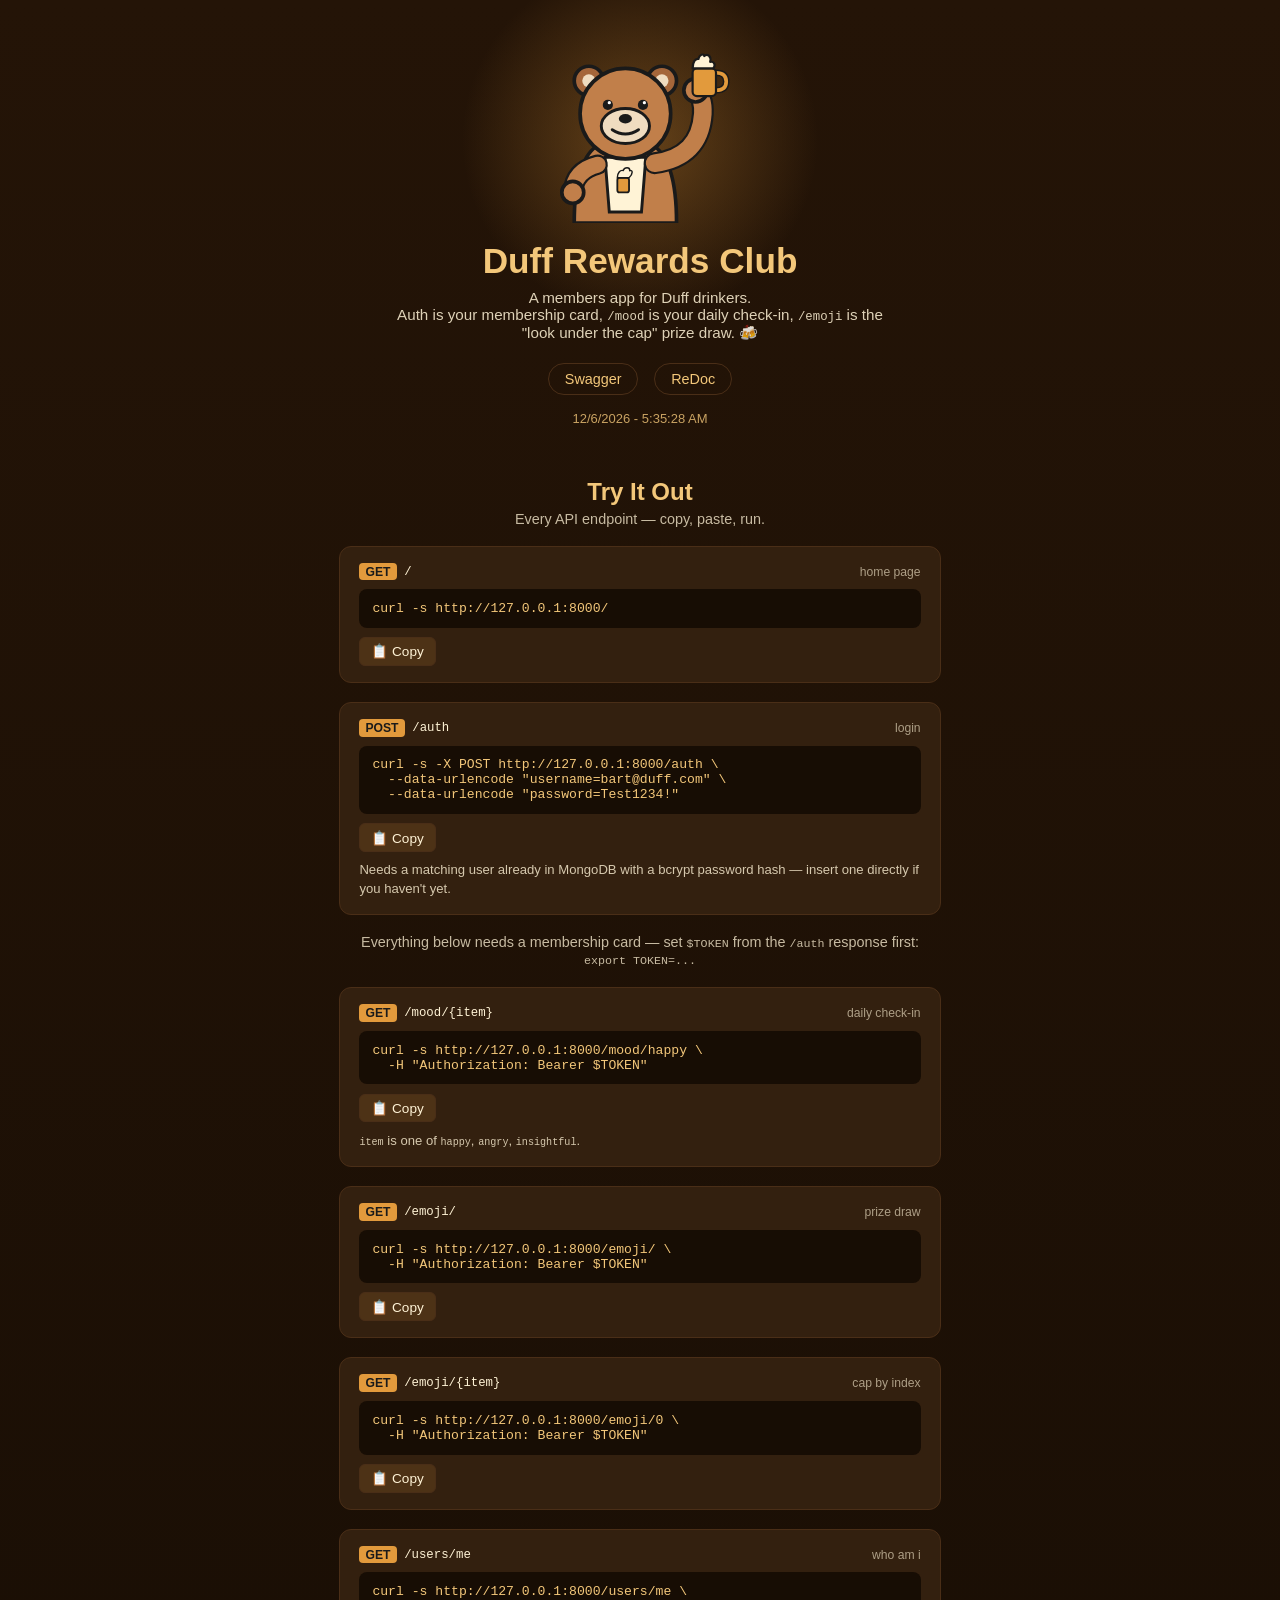
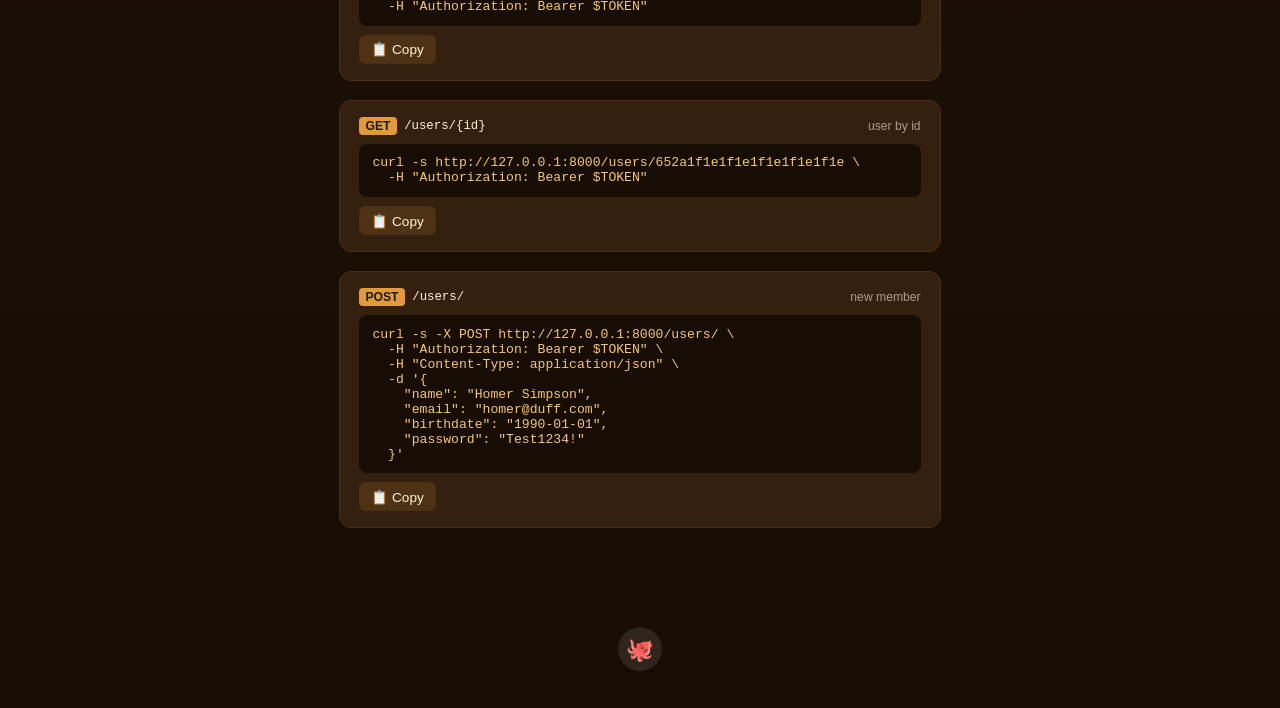
==== static/index.html @ 807bcb63 "fix: Resolve pre-commit failures and stale hook guidance black flagged 3 files whose lines grew past" ====
<!DOCTYPE html>
<html lang="en">

<head>
    <meta charset="UTF-8">
    <meta name="viewport" content="width=device-width, initial-scale=1.0">
    <meta http-equiv="X-UA-Compatible" content="ie=edge">
    <link rel="icon" type="image/svg+xml" href="/static/favicon.svg"/>
    <title>Duff API</title>
    <style>
        :root {
            --bg-dark: #241407;
            --bg-darker: #170d04;
            --amber: #E29A3C;
            --amber-light: #F3C77A;
            --cream: #FFF3D6;
            --ink: #1A1A1A;
            --card-bg: #33200F;
            --card-border: #4A2E17;
        }

        * {
            box-sizing: border-box;
        }

        body {
            margin: 0;
            background: linear-gradient(180deg, var(--bg-dark) 0%, var(--bg-darker) 100%);
            color: var(--cream);
            text-align: center;
            font-family: -apple-system, BlinkMacSystemFont, "Segoe UI", Roboto, Helvetica, Arial, sans-serif;
        }

        a {
            text-decoration: none;
            color: var(--amber-light);
        }

        a:hover {
            color: var(--cream);
        }

        header {
            position: relative;
            padding: 3em 1em 2em 1em;
            overflow: hidden;
        }

        #glow {
            position: absolute;
            top: -40px;
            left: 50%;
            transform: translateX(-50%);
            width: 360px;
            height: 360px;
            background: radial-gradient(circle, rgba(226, 154, 60, 0.35) 0%, rgba(226, 154, 60, 0) 70%);
            pointer-events: none;
        }

        #mascot {
            position: relative;
            width: 190px;
            height: auto;
        }

        h1 {
            position: relative;
            margin: 0.4em 0 0 0;
            font-size: 2.2em;
            color: var(--amber-light);
        }

        .tagline {
            position: relative;
            margin: 0.5em auto 0 auto;
            max-width: 32em;
            color: var(--cream);
            opacity: 0.85;
            font-size: 0.95em;
        }

        nav {
            position: relative;
            margin-top: 1.3em;
        }

        nav a {
            display: inline-block;
            margin: 0 0.4em;
            padding: 0.5em 1.1em;
            border: 1px solid var(--card-border);
            border-radius: 999px;
            font-size: 0.9em;
        }

        nav a:hover {
            border-color: var(--amber);
            background: rgba(226, 154, 60, 0.1);
        }

        #clock {
            display: block;
            position: relative;
            margin-top: 1.2em;
            color: var(--amber-light);
            font-size: small;
            opacity: 0.8;
        }

        main {
            max-width: 640px;
            margin: 0 auto;
            padding: 0 1.2em 2em 1.2em;
        }

        main h2 {
            color: var(--amber-light);
            margin-bottom: 0.2em;
        }

        main > p.lead {
            opacity: 0.75;
            margin-top: 0;
            font-size: 0.9em;
        }

        .card {
            text-align: left;
            background: var(--card-bg);
            border: 1px solid var(--card-border);
            border-radius: 12px;
            padding: 1em 1.2em;
            margin: 1.2em 0;
        }

        .card-head {
            display: flex;
            align-items: center;
            gap: 0.5em;
            margin-bottom: 0.6em;
            font-size: 0.95em;
        }

        .method {
            font-weight: bold;
            color: var(--ink);
            background: var(--amber);
            border-radius: 4px;
            padding: 0.15em 0.5em;
            font-size: 0.8em;
        }

        .card-head code {
            color: var(--cream);
        }

        .tag {
            margin-left: auto;
            opacity: 0.6;
            font-size: 0.8em;
        }

        pre {
            background: var(--bg-darker);
            border-radius: 8px;
            padding: 0.9em 1em;
            overflow-x: auto;
            margin: 0 0 0.7em 0;
        }

        pre code {
            font-family: "SF Mono", Consolas, Monaco, monospace;
            font-size: 0.82em;
            color: var(--amber-light);
            white-space: pre;
        }

        .copy-btn {
            font-family: inherit;
            font-size: 0.85em;
            color: var(--cream);
            background: rgba(226, 154, 60, 0.15);
            border: 1px solid var(--card-border);
            border-radius: 6px;
            padding: 0.4em 0.8em;
            cursor: pointer;
        }

        .copy-btn:hover {
            border-color: var(--amber);
        }

        .warn {
            margin: 0.7em 0 0 0;
            font-size: 0.82em;
            opacity: 0.8;
            line-height: 1.4;
        }

        .warn code {
            font-size: 0.95em;
        }

        footer {
            padding: 3em 0 2.5em 0;
        }

        #github {
            display: inline-flex;
            align-items: center;
            justify-content: center;
            width: 44px;
            height: 44px;
            border-radius: 50%;
            background: rgba(255, 243, 214, 0.1);
            font-size: 1.4em;
            transition: background 0.15s ease;
        }

        #github:hover {
            background: rgba(255, 243, 214, 0.2);
        }
    </style>
</head>

<body>
<header>
    <div id="glow"></div>
    <img id="mascot" src="/static/favicon.svg" alt="Duff API mascot bear"/>
    <h1>Duff Rewards Club</h1>
    <p class="tagline">
        A members app for Duff drinkers. <br/>
        Auth is your membership card, <code>/mood</code>
        is your daily check-in, <code>/emoji</code> is the "look under the cap" prize draw. 🍻</p>
    <nav>
        <a href="/docs">Swagger</a>
        <a href="/redoc">ReDoc</a>
    </nav>
    <span id="clock">...</span>
</header>

<main>
    <h2>Try It Out</h2>
    <p class="lead">Every API endpoint — copy, paste, run.</p>

    <div class="card">
        <div class="card-head">
            <span class="method">GET</span>
            <code>/</code>
            <span class="tag">home page</span>
        </div>
        <pre><code>curl -s http://127.0.0.1:8000/</code></pre>
        <button class="copy-btn">📋 Copy</button>
    </div>

    <div class="card">
        <div class="card-head">
            <span class="method">POST</span>
            <code>/auth</code>
            <span class="tag">login</span>
        </div>
        <pre><code>curl -s -X POST http://127.0.0.1:8000/auth \
  --data-urlencode "username=bart@duff.com" \
  --data-urlencode "password=Test1234!"</code></pre>
        <button class="copy-btn">📋 Copy</button>
        <p class="warn">Needs a matching user already in MongoDB with a bcrypt password hash — insert
            one directly if you haven't yet.</p>
    </div>

    <p class="lead">Everything below needs a membership card — set <code>$TOKEN</code> from the
        <code>/auth</code> response first: <code>export TOKEN=...</code></p>

    <div class="card">
        <div class="card-head">
            <span class="method">GET</span>
            <code>/mood/{item}</code>
            <span class="tag">daily check-in</span>
        </div>
        <pre><code>curl -s http://127.0.0.1:8000/mood/happy \
  -H "Authorization: Bearer $TOKEN"</code></pre>
        <button class="copy-btn">📋 Copy</button>
        <p class="warn"><code>item</code> is one of <code>happy</code>, <code>angry</code>,
            <code>insightful</code>.</p>
    </div>

    <div class="card">
        <div class="card-head">
            <span class="method">GET</span>
            <code>/emoji/</code>
            <span class="tag">prize draw</span>
        </div>
        <pre><code>curl -s http://127.0.0.1:8000/emoji/ \
  -H "Authorization: Bearer $TOKEN"</code></pre>
        <button class="copy-btn">📋 Copy</button>
    </div>

    <div class="card">
        <div class="card-head">
            <span class="method">GET</span>
            <code>/emoji/{item}</code>
            <span class="tag">cap by index</span>
        </div>
        <pre><code>curl -s http://127.0.0.1:8000/emoji/0 \
  -H "Authorization: Bearer $TOKEN"</code></pre>
        <button class="copy-btn">📋 Copy</button>
    </div>

    <div class="card">
        <div class="card-head">
            <span class="method">GET</span>
            <code>/users/me</code>
            <span class="tag">who am i</span>
        </div>
        <pre><code>curl -s http://127.0.0.1:8000/users/me \
  -H "Authorization: Bearer $TOKEN"</code></pre>
        <button class="copy-btn">📋 Copy</button>
    </div>

    <div class="card">
        <div class="card-head">
            <span class="method">GET</span>
            <code>/users/{id}</code>
            <span class="tag">user by id</span>
        </div>
        <pre><code>curl -s http://127.0.0.1:8000/users/652a1f1e1f1e1f1e1f1e1f1e \
  -H "Authorization: Bearer $TOKEN"</code></pre>
        <button class="copy-btn">📋 Copy</button>
    </div>

    <div class="card">
        <div class="card-head">
            <span class="method">POST</span>
            <code>/users/</code>
            <span class="tag">new member</span>
        </div>
        <pre><code>curl -s -X POST http://127.0.0.1:8000/users/ \
  -H "Authorization: Bearer $TOKEN" \
  -H "Content-Type: application/json" \
  -d '{
    "name": "Homer Simpson",
    "email": "homer@duff.com",
    "birthdate": "1990-01-01",
    "password": "Test1234!"<!-- pragma: allowlist secret -->
  }'</code></pre>
        <button class="copy-btn">📋 Copy</button>
    </div>
</main>

<footer>
    <a id="github" href="https://github.com/avcaliani">🐙</a>
</footer>

<script type="application/javascript">
    const clock = document.getElementById('clock');
    setInterval(
        () => clock.textContent = new Date().toLocaleString().replace(",", " -"),
        1000
    );

    document.querySelectorAll('.copy-btn').forEach((btn) => {
        const original = btn.textContent;
        btn.addEventListener('click', async () => {
            const code = btn.previousElementSibling.textContent;
            await navigator.clipboard.writeText(code);
            btn.textContent = '✅ Copied!';
            setTimeout(() => btn.textContent = original, 1500);
        });
    });
</script>
</body>

</html>
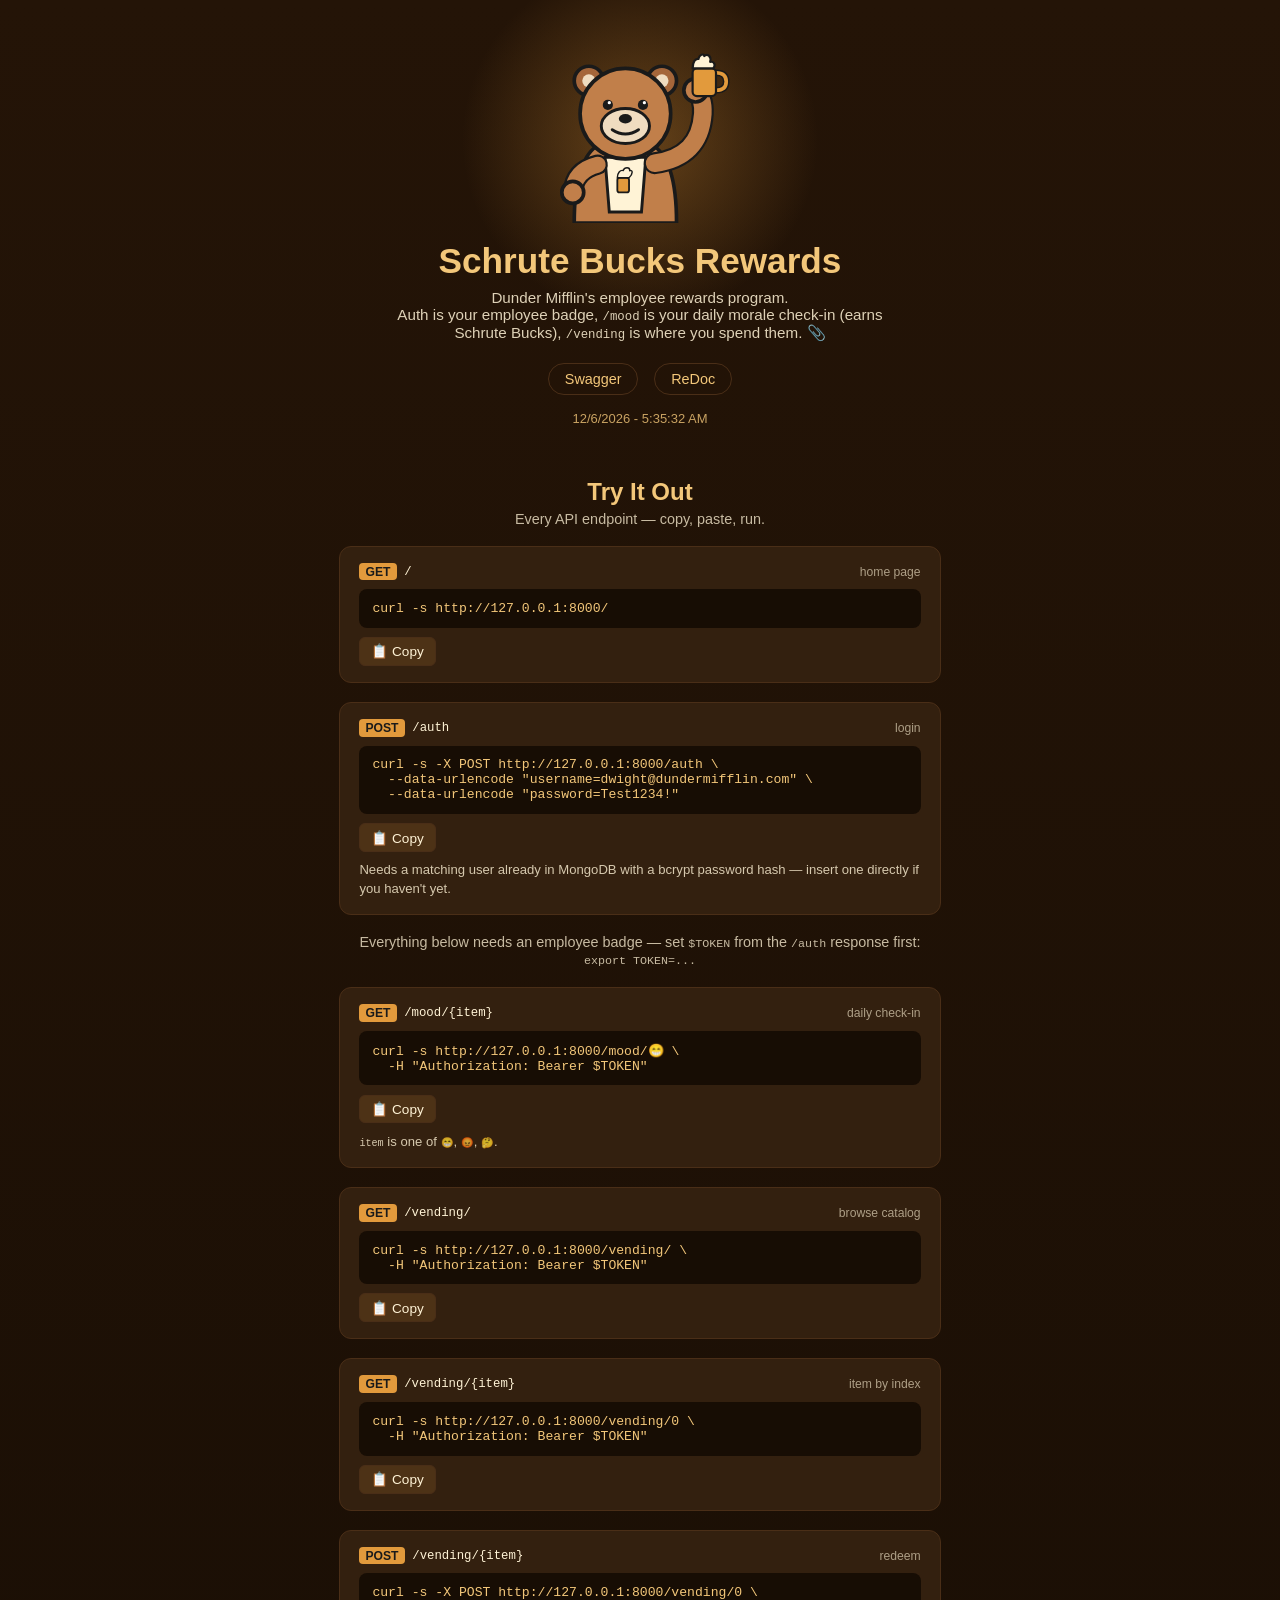
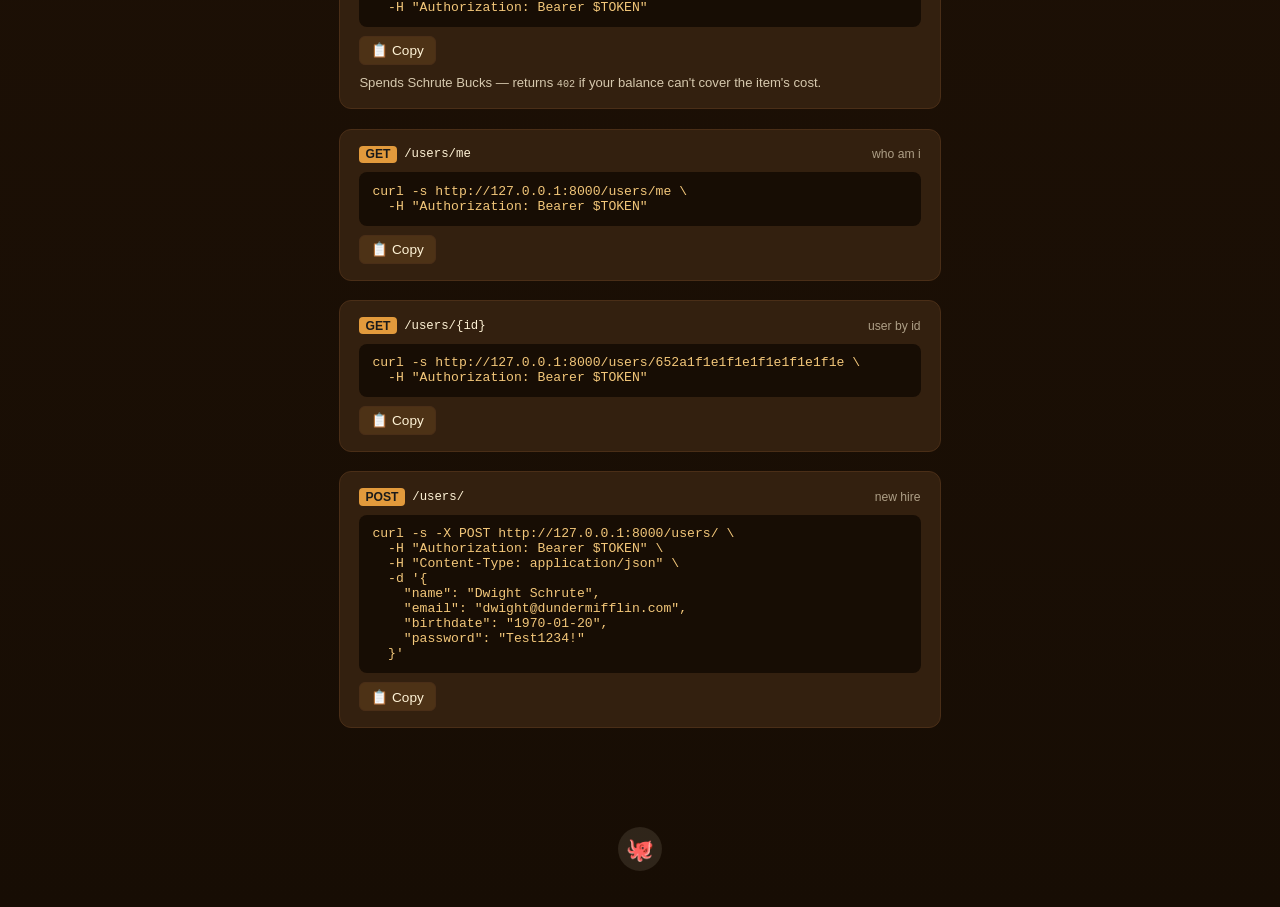
==== commit a0fc3224: "feat: Rebrand to The Office and make Schrute Bucks a real feature Duff/Simpsons theming becomes Dund" ====
--- a/static/index.html
+++ b/static/index.html
@@ -6,7 +6,7 @@
     <meta name="viewport" content="width=device-width, initial-scale=1.0">
     <meta http-equiv="X-UA-Compatible" content="ie=edge">
     <link rel="icon" type="image/svg+xml" href="/static/favicon.svg"/>
-    <title>Duff API</title>
+    <title>Dunder Mifflin Rewards API</title>
     <style>
         :root {
             --bg-dark: #241407;
@@ -226,12 +226,12 @@
 <body>
 <header>
     <div id="glow"></div>
-    <img id="mascot" src="/static/favicon.svg" alt="Duff API mascot bear"/>
-    <h1>Duff Rewards Club</h1>
+    <img id="mascot" src="/static/favicon.svg" alt="Dunder Mifflin Rewards mascot"/>
+    <h1>Schrute Bucks Rewards</h1>
     <p class="tagline">
-        A members app for Duff drinkers. <br/>
-        Auth is your membership card, <code>/mood</code>
-        is your daily check-in, <code>/emoji</code> is the "look under the cap" prize draw. 🍻</p>
+        Dunder Mifflin's employee rewards program. <br/>
+        Auth is your employee badge, <code>/mood</code>
+        is your daily morale check-in (earns Schrute Bucks), <code>/vending</code> is where you spend them. 📎</p>
     <nav>
         <a href="/docs">Swagger</a>
         <a href="/redoc">ReDoc</a>
@@ -260,14 +260,14 @@
             <span class="tag">login</span>
         </div>
         <pre><code>curl -s -X POST http://127.0.0.1:8000/auth \
-  --data-urlencode "username=bart@duff.com" \
+  --data-urlencode "username=dwight@dundermifflin.com" \
   --data-urlencode "password=Test1234!"</code></pre>
         <button class="copy-btn">📋 Copy</button>
         <p class="warn">Needs a matching user already in MongoDB with a bcrypt password hash — insert
             one directly if you haven't yet.</p>
     </div>
 
-    <p class="lead">Everything below needs a membership card — set <code>$TOKEN</code> from the
+    <p class="lead">Everything below needs an employee badge — set <code>$TOKEN</code> from the
         <code>/auth</code> response first: <code>export TOKEN=...</code></p>
 
     <div class="card">
@@ -276,33 +276,46 @@
             <code>/mood/{item}</code>
             <span class="tag">daily check-in</span>
         </div>
-        <pre><code>curl -s http://127.0.0.1:8000/mood/happy \
-  -H "Authorization: Bearer $TOKEN"</code></pre>
-        <button class="copy-btn">📋 Copy</button>
-        <p class="warn"><code>item</code> is one of <code>happy</code>, <code>angry</code>,
-            <code>insightful</code>.</p>
-    </div>
-
-    <div class="card">
-        <div class="card-head">
-            <span class="method">GET</span>
-            <code>/emoji/</code>
-            <span class="tag">prize draw</span>
-        </div>
-        <pre><code>curl -s http://127.0.0.1:8000/emoji/ \
-  -H "Authorization: Bearer $TOKEN"</code></pre>
-        <button class="copy-btn">📋 Copy</button>
-    </div>
-
-    <div class="card">
-        <div class="card-head">
-            <span class="method">GET</span>
-            <code>/emoji/{item}</code>
-            <span class="tag">cap by index</span>
-        </div>
-        <pre><code>curl -s http://127.0.0.1:8000/emoji/0 \
-  -H "Authorization: Bearer $TOKEN"</code></pre>
-        <button class="copy-btn">📋 Copy</button>
+        <pre><code>curl -s http://127.0.0.1:8000/mood/😁 \
+  -H "Authorization: Bearer $TOKEN"</code></pre>
+        <button class="copy-btn">📋 Copy</button>
+        <p class="warn"><code>item</code> is one of <code>😁</code>, <code>😡</code>,
+            <code>🤔</code>.</p>
+    </div>
+
+    <div class="card">
+        <div class="card-head">
+            <span class="method">GET</span>
+            <code>/vending/</code>
+            <span class="tag">browse catalog</span>
+        </div>
+        <pre><code>curl -s http://127.0.0.1:8000/vending/ \
+  -H "Authorization: Bearer $TOKEN"</code></pre>
+        <button class="copy-btn">📋 Copy</button>
+    </div>
+
+    <div class="card">
+        <div class="card-head">
+            <span class="method">GET</span>
+            <code>/vending/{item}</code>
+            <span class="tag">item by index</span>
+        </div>
+        <pre><code>curl -s http://127.0.0.1:8000/vending/0 \
+  -H "Authorization: Bearer $TOKEN"</code></pre>
+        <button class="copy-btn">📋 Copy</button>
+    </div>
+
+    <div class="card">
+        <div class="card-head">
+            <span class="method">POST</span>
+            <code>/vending/{item}</code>
+            <span class="tag">redeem</span>
+        </div>
+        <pre><code>curl -s -X POST http://127.0.0.1:8000/vending/0 \
+  -H "Authorization: Bearer $TOKEN"</code></pre>
+        <button class="copy-btn">📋 Copy</button>
+        <p class="warn">Spends Schrute Bucks — returns <code>402</code> if your balance can't cover
+            the item's cost.</p>
     </div>
 
     <div class="card">
@@ -331,15 +344,15 @@
         <div class="card-head">
             <span class="method">POST</span>
             <code>/users/</code>
-            <span class="tag">new member</span>
+            <span class="tag">new hire</span>
         </div>
         <pre><code>curl -s -X POST http://127.0.0.1:8000/users/ \
   -H "Authorization: Bearer $TOKEN" \
   -H "Content-Type: application/json" \
   -d '{
-    "name": "Homer Simpson",
-    "email": "homer@duff.com",
-    "birthdate": "1990-01-01",
+    "name": "Dwight Schrute",
+    "email": "dwight@dundermifflin.com",
+    "birthdate": "1970-01-20",
     "password": "Test1234!"<!-- pragma: allowlist secret -->
   }'</code></pre>
         <button class="copy-btn">📋 Copy</button>
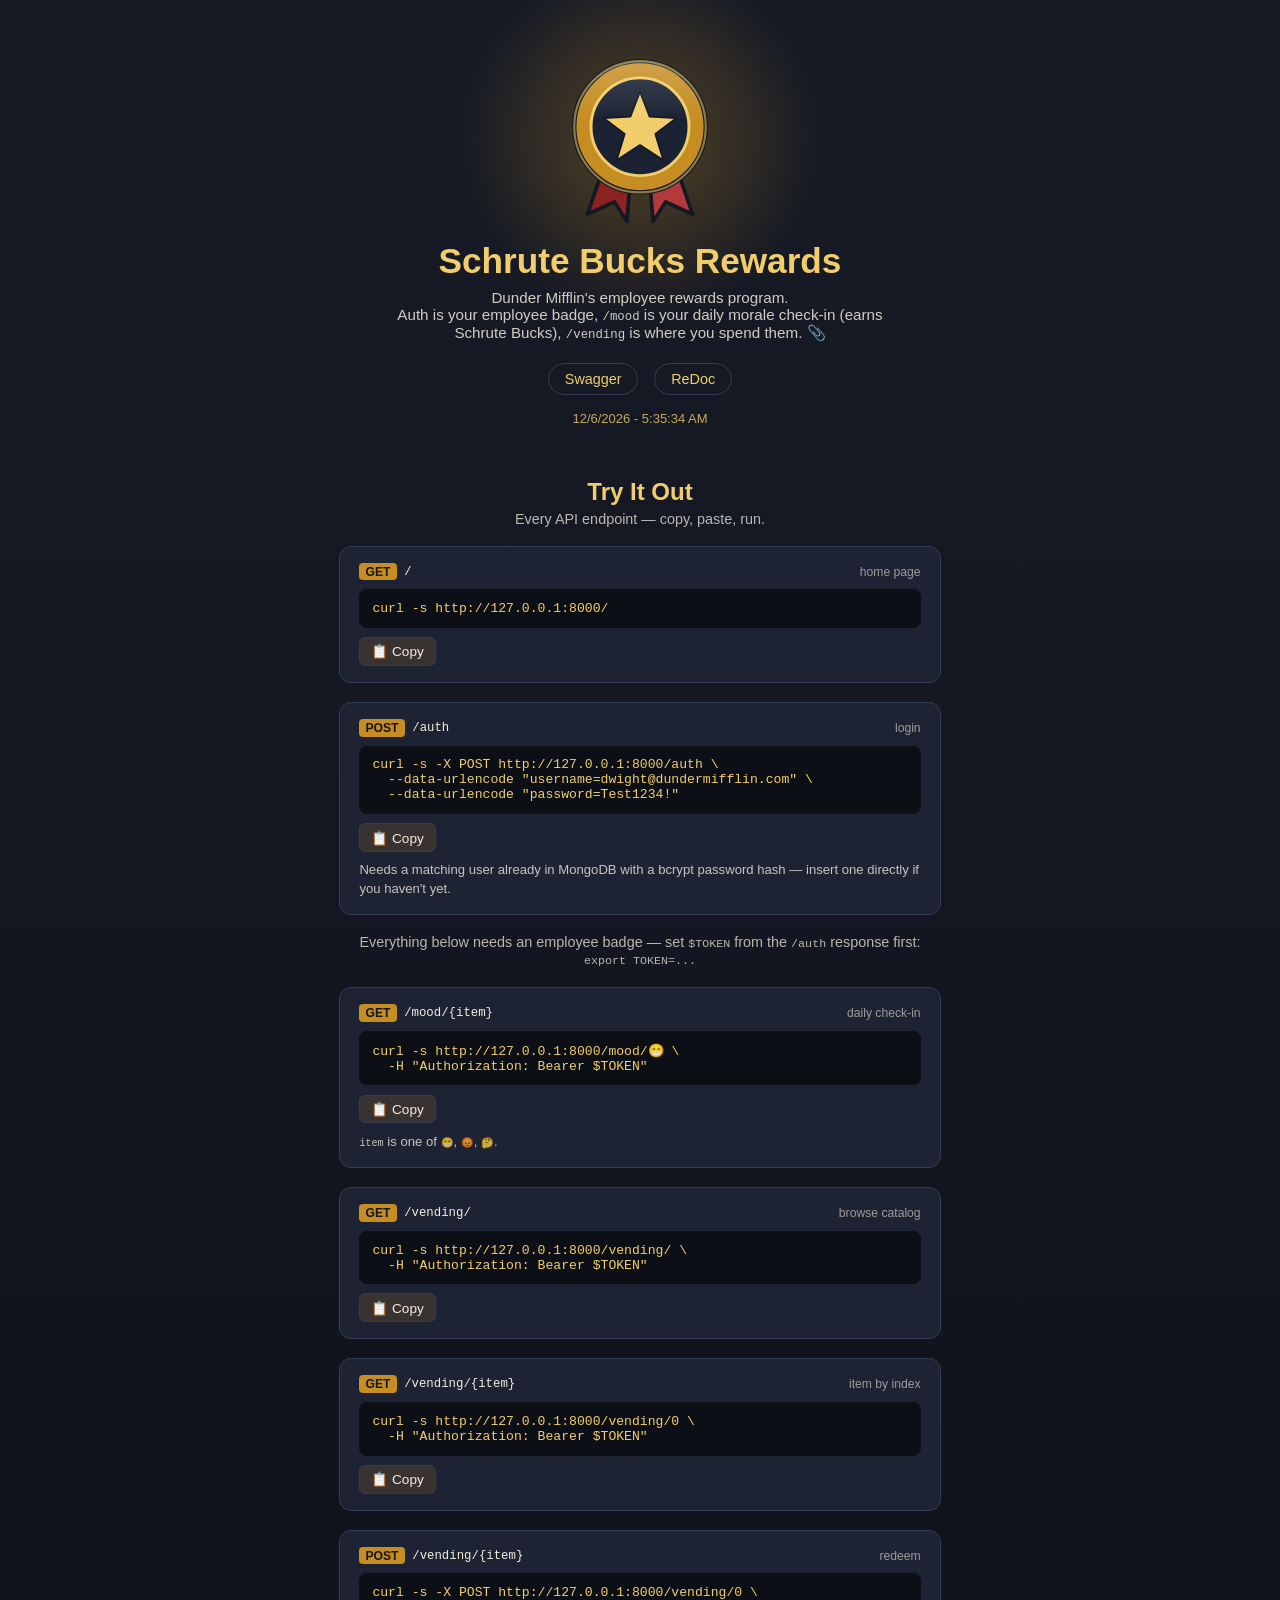
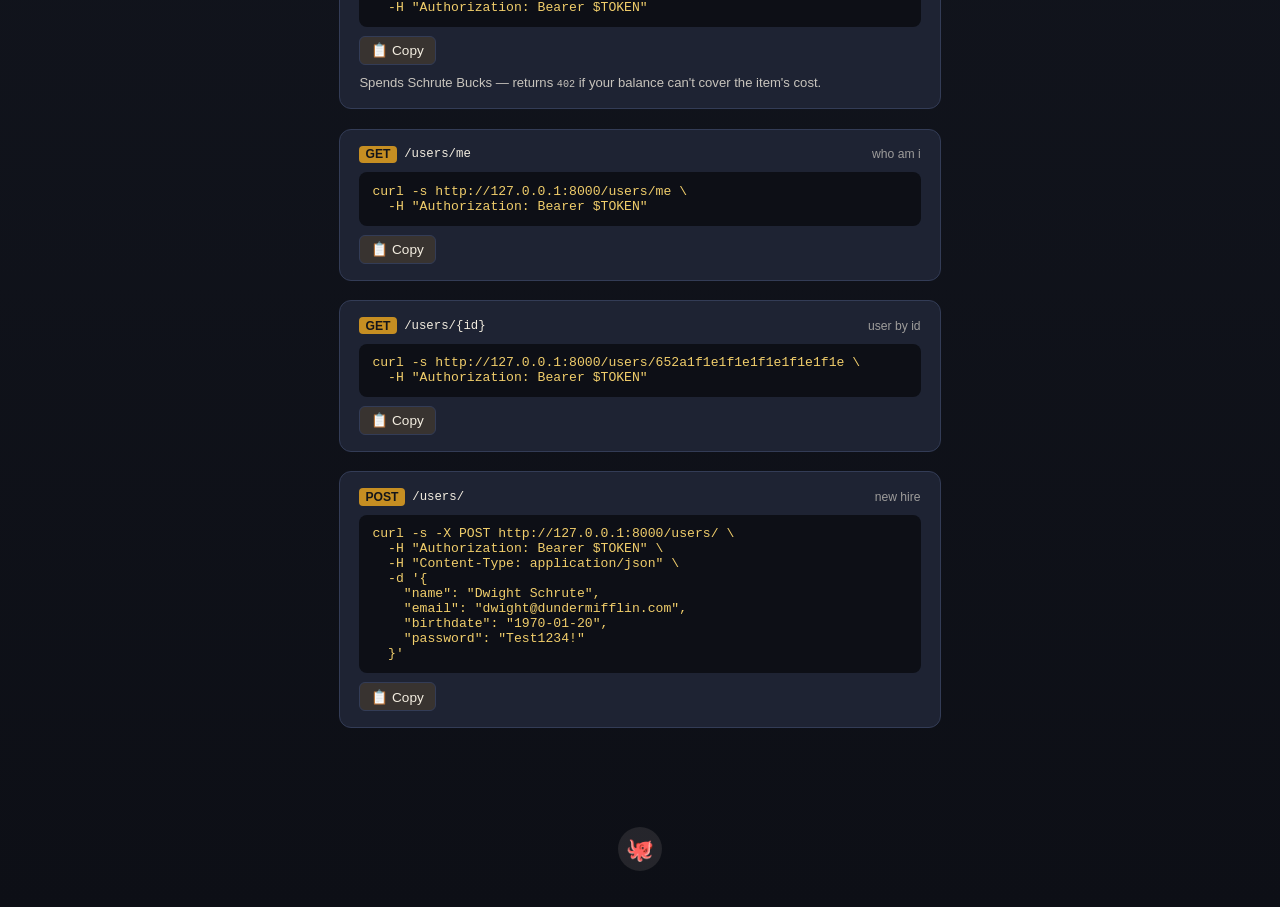
==== commit f8925bab: "style: Finish the Office rebrand with a new palette and logo Swaps the leftover beer-amber homepage " ====
--- a/static/index.html
+++ b/static/index.html
@@ -9,14 +9,14 @@
     <title>Dunder Mifflin Rewards API</title>
     <style>
         :root {
-            --bg-dark: #241407;
-            --bg-darker: #170d04;
-            --amber: #E29A3C;
-            --amber-light: #F3C77A;
-            --cream: #FFF3D6;
-            --ink: #1A1A1A;
-            --card-bg: #33200F;
-            --card-border: #4A2E17;
+            --bg-dark: #171b26;
+            --bg-darker: #0d0f16;
+            --gold: #C68E22;
+            --gold-light: #F1CE6B;
+            --cream: #F3EDE0;
+            --ink: #14151a;
+            --card-bg: #1E2333;
+            --card-border: #333c56;
         }
 
         * {
@@ -33,7 +33,7 @@
 
         a {
             text-decoration: none;
-            color: var(--amber-light);
+            color: var(--gold-light);
         }
 
         a:hover {
@@ -53,7 +53,7 @@
             transform: translateX(-50%);
             width: 360px;
             height: 360px;
-            background: radial-gradient(circle, rgba(226, 154, 60, 0.35) 0%, rgba(226, 154, 60, 0) 70%);
+            background: radial-gradient(circle, rgba(198, 142, 34, 0.35) 0%, rgba(198, 142, 34, 0) 70%);
             pointer-events: none;
         }
 
@@ -67,7 +67,7 @@
             position: relative;
             margin: 0.4em 0 0 0;
             font-size: 2.2em;
-            color: var(--amber-light);
+            color: var(--gold-light);
         }
 
         .tagline {
@@ -94,15 +94,15 @@
         }
 
         nav a:hover {
-            border-color: var(--amber);
-            background: rgba(226, 154, 60, 0.1);
+            border-color: var(--gold);
+            background: rgba(198, 142, 34, 0.1);
         }
 
         #clock {
             display: block;
             position: relative;
             margin-top: 1.2em;
-            color: var(--amber-light);
+            color: var(--gold-light);
             font-size: small;
             opacity: 0.8;
         }
@@ -114,7 +114,7 @@
         }
 
         main h2 {
-            color: var(--amber-light);
+            color: var(--gold-light);
             margin-bottom: 0.2em;
         }
 
@@ -144,7 +144,7 @@
         .method {
             font-weight: bold;
             color: var(--ink);
-            background: var(--amber);
+            background: var(--gold);
             border-radius: 4px;
             padding: 0.15em 0.5em;
             font-size: 0.8em;
@@ -171,7 +171,7 @@
         pre code {
             font-family: "SF Mono", Consolas, Monaco, monospace;
             font-size: 0.82em;
-            color: var(--amber-light);
+            color: var(--gold-light);
             white-space: pre;
         }
 
@@ -179,7 +179,7 @@
             font-family: inherit;
             font-size: 0.85em;
             color: var(--cream);
-            background: rgba(226, 154, 60, 0.15);
+            background: rgba(198, 142, 34, 0.15);
             border: 1px solid var(--card-border);
             border-radius: 6px;
             padding: 0.4em 0.8em;
@@ -187,7 +187,7 @@
         }
 
         .copy-btn:hover {
-            border-color: var(--amber);
+            border-color: var(--gold);
         }
 
         .warn {
@@ -212,13 +212,13 @@
             width: 44px;
             height: 44px;
             border-radius: 50%;
-            background: rgba(255, 243, 214, 0.1);
+            background: rgba(243, 237, 224, 0.1);
             font-size: 1.4em;
             transition: background 0.15s ease;
         }
 
         #github:hover {
-            background: rgba(255, 243, 214, 0.2);
+            background: rgba(243, 237, 224, 0.2);
         }
     </style>
 </head>
@@ -226,7 +226,7 @@
 <body>
 <header>
     <div id="glow"></div>
-    <img id="mascot" src="/static/favicon.svg" alt="Dunder Mifflin Rewards mascot"/>
+    <img id="mascot" src="/static/favicon.svg" alt="Schrute Bucks Dundie-style award medal"/>
     <h1>Schrute Bucks Rewards</h1>
     <p class="tagline">
         Dunder Mifflin's employee rewards program. <br/>
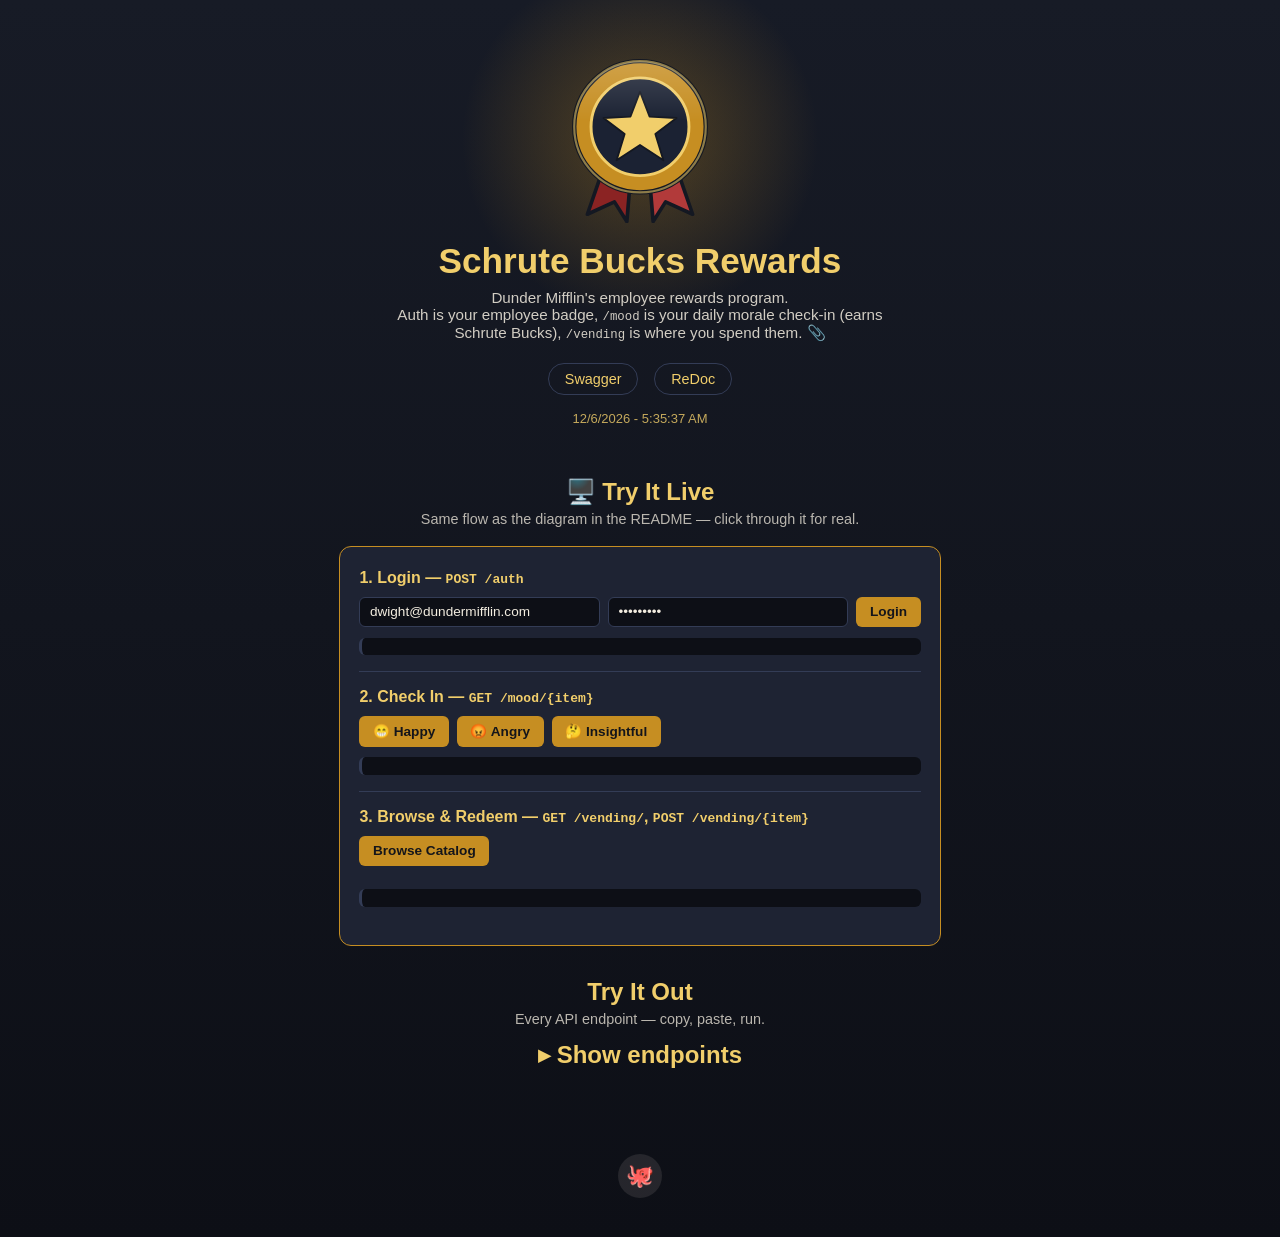
==== commit dbdb454b: "fix: Auth 500 on unknown users, add live demo, and clean up points API Fixes two crashes surfaced wh" ====
--- a/static/index.html
+++ b/static/index.html
@@ -118,6 +118,27 @@
             margin-bottom: 0.2em;
         }
 
+        summary.section-toggle {
+            cursor: pointer;
+            font-size: 1.5em;
+            font-weight: bold;
+            color: var(--gold-light);
+            margin-bottom: 0.2em;
+            list-style: none;
+        }
+
+        summary.section-toggle::-webkit-details-marker {
+            display: none;
+        }
+
+        summary.section-toggle::before {
+            content: "▸ ";
+        }
+
+        details[open] summary.section-toggle::before {
+            content: "▾ ";
+        }
+
         main > p.lead {
             opacity: 0.75;
             margin-top: 0;
@@ -199,6 +220,105 @@
 
         .warn code {
             font-size: 0.95em;
+        }
+
+        .live-card {
+            text-align: left;
+            background: var(--card-bg);
+            border: 1px solid var(--gold);
+            border-radius: 12px;
+            padding: 1.2em 1.2em 1.4em 1.2em;
+            margin: 1.2em 0 2em 0;
+        }
+
+        .live-step {
+            padding: 1em 0;
+            border-top: 1px solid var(--card-border);
+        }
+
+        .live-step:first-of-type {
+            border-top: none;
+            padding-top: 0.2em;
+        }
+
+        .live-step h3 {
+            margin: 0 0 0.6em 0;
+            font-size: 1em;
+            color: var(--gold-light);
+        }
+
+        .live-row {
+            display: flex;
+            flex-wrap: wrap;
+            gap: 0.5em;
+            align-items: center;
+        }
+
+        input[type="text"], input[type="password"] {
+            font-family: inherit;
+            font-size: 0.85em;
+            color: var(--cream);
+            background: var(--bg-darker);
+            border: 1px solid var(--card-border);
+            border-radius: 6px;
+            padding: 0.5em 0.7em;
+            flex: 1 1 12em;
+        }
+
+        input[type="text"]:focus, input[type="password"]:focus {
+            outline: none;
+            border-color: var(--gold);
+        }
+
+        .run-btn {
+            font-family: inherit;
+            font-weight: bold;
+            font-size: 0.85em;
+            color: var(--ink);
+            background: var(--gold);
+            border: none;
+            border-radius: 6px;
+            padding: 0.55em 1em;
+            cursor: pointer;
+        }
+
+        .run-btn:hover {
+            background: var(--gold-light);
+        }
+
+        .catalog-item {
+            font-family: inherit;
+            font-size: 0.85em;
+            color: var(--cream);
+            background: var(--bg-darker);
+            border: 1px solid var(--card-border);
+            border-radius: 6px;
+            padding: 0.5em 0.8em;
+            cursor: pointer;
+        }
+
+        .catalog-item:hover {
+            border-color: var(--gold);
+        }
+
+        .result {
+            margin-top: 0.8em;
+            background: var(--bg-darker);
+            border-left: 3px solid var(--card-border);
+            border-radius: 6px;
+            padding: 0.7em 0.9em;
+            font-family: "SF Mono", Consolas, Monaco, monospace;
+            font-size: 0.8em;
+            white-space: pre-wrap;
+            word-break: break-word;
+        }
+
+        .result.ok {
+            border-left-color: #4CAF6D;
+        }
+
+        .result.error {
+            border-left-color: #C6524B;
         }
 
         footer {
@@ -240,8 +360,45 @@
 </header>
 
 <main>
+    <h2>🖥️ Try It Live</h2>
+    <p class="lead">Same flow as the diagram in the README — click through it for real.</p>
+
+    <div class="live-card">
+        <div class="live-step">
+            <h3>1. Login — <code>POST /auth</code></h3>
+            <div class="live-row">
+                <input type="text" id="live-email" value="dwight@dundermifflin.com"/>
+                <input type="password" id="live-password" value="Test1234!"/>
+                <button class="run-btn" onclick="login()">Login</button>
+            </div>
+            <div class="result" id="result-login"></div>
+        </div>
+
+        <div class="live-step">
+            <h3>2. Check In — <code>GET /mood/{item}</code></h3>
+            <div class="live-row">
+                <button class="run-btn" onclick="checkIn('😁')">😁 Happy</button>
+                <button class="run-btn" onclick="checkIn('😡')">😡 Angry</button>
+                <button class="run-btn" onclick="checkIn('🤔')">🤔 Insightful</button>
+            </div>
+            <div class="result" id="result-mood"></div>
+        </div>
+
+        <div class="live-step">
+            <h3>3. Browse &amp; Redeem — <code>GET /vending/</code>, <code>POST /vending/{item}</code></h3>
+            <div class="live-row">
+                <button class="run-btn" onclick="browseCatalog()">Browse Catalog</button>
+            </div>
+            <div class="live-row" id="catalog-items" style="margin-top: 0.8em;"></div>
+            <div class="result" id="result-vending"></div>
+        </div>
+    </div>
+
     <h2>Try It Out</h2>
     <p class="lead">Every API endpoint — copy, paste, run.</p>
+
+    <details>
+    <summary class="section-toggle">Show endpoints</summary>
 
     <div class="card">
         <div class="card-head">
@@ -260,11 +417,11 @@
             <span class="tag">login</span>
         </div>
         <pre><code>curl -s -X POST http://127.0.0.1:8000/auth \
-  --data-urlencode "username=dwight@dundermifflin.com" \
-  --data-urlencode "password=Test1234!"</code></pre>
-        <button class="copy-btn">📋 Copy</button>
-        <p class="warn">Needs a matching user already in MongoDB with a bcrypt password hash — insert
-            one directly if you haven't yet.</p>
+  -H "Content-Type: application/json" \
+  -d '{"username": "dwight@dundermifflin.com", "password": "Test1234!"}'</code></pre>
+        <button class="copy-btn">📋 Copy</button>
+        <p class="warn">Needs a matching user already in MongoDB — run <code>make seed</code> to
+            create this exact demo user if you haven't yet.</p>
     </div>
 
     <p class="lead">Everything below needs an employee badge — set <code>$TOKEN</code> from the
@@ -357,6 +514,7 @@
   }'</code></pre>
         <button class="copy-btn">📋 Copy</button>
     </div>
+    </details>
 </main>
 
 <footer>
@@ -364,6 +522,57 @@
 </footer>
 
 <script type="application/javascript">
+    let token = null;
+
+    function authHeader() {
+        return token ? {"Authorization": `Bearer ${token}`} : {};
+    }
+
+    async function renderResult(elementId, response) {
+        const el = document.getElementById(elementId);
+        const body = await response.json();
+        el.className = `result ${response.ok ? "ok" : "error"}`;
+        el.textContent = `${response.status} ${response.statusText}\n${JSON.stringify(body, null, 2)}`;
+        return body;
+    }
+
+    async function login() {
+        const email = document.getElementById('live-email').value;
+        const password = document.getElementById('live-password').value;
+        const response = await fetch('/auth', {
+            method: 'POST',
+            headers: {"Content-Type": "application/json"},
+            body: JSON.stringify({username: email, password}),
+        });
+        const body = await renderResult('result-login', response);
+        token = response.ok ? body.token : null;
+    }
+
+    async function checkIn(mood) {
+        const response = await fetch(`/mood/${encodeURIComponent(mood)}`, {headers: authHeader()});
+        await renderResult('result-mood', response);
+    }
+
+    async function browseCatalog() {
+        const response = await fetch('/vending/', {headers: authHeader()});
+        const body = await renderResult('result-vending', response);
+        const container = document.getElementById('catalog-items');
+        container.innerHTML = '';
+        if (!response.ok) return;
+        body.items.forEach((item, index) => {
+            const btn = document.createElement('button');
+            btn.className = 'catalog-item';
+            btn.textContent = `${item.emoji} ${item.name} — ${item.cost}`;
+            btn.onclick = () => redeem(index);
+            container.appendChild(btn);
+        });
+    }
+
+    async function redeem(index) {
+        const response = await fetch(`/vending/${index}`, {method: 'POST', headers: authHeader()});
+        await renderResult('result-vending', response);
+    }
+
     const clock = document.getElementById('clock');
     setInterval(
         () => clock.textContent = new Date().toLocaleString().replace(",", " -"),
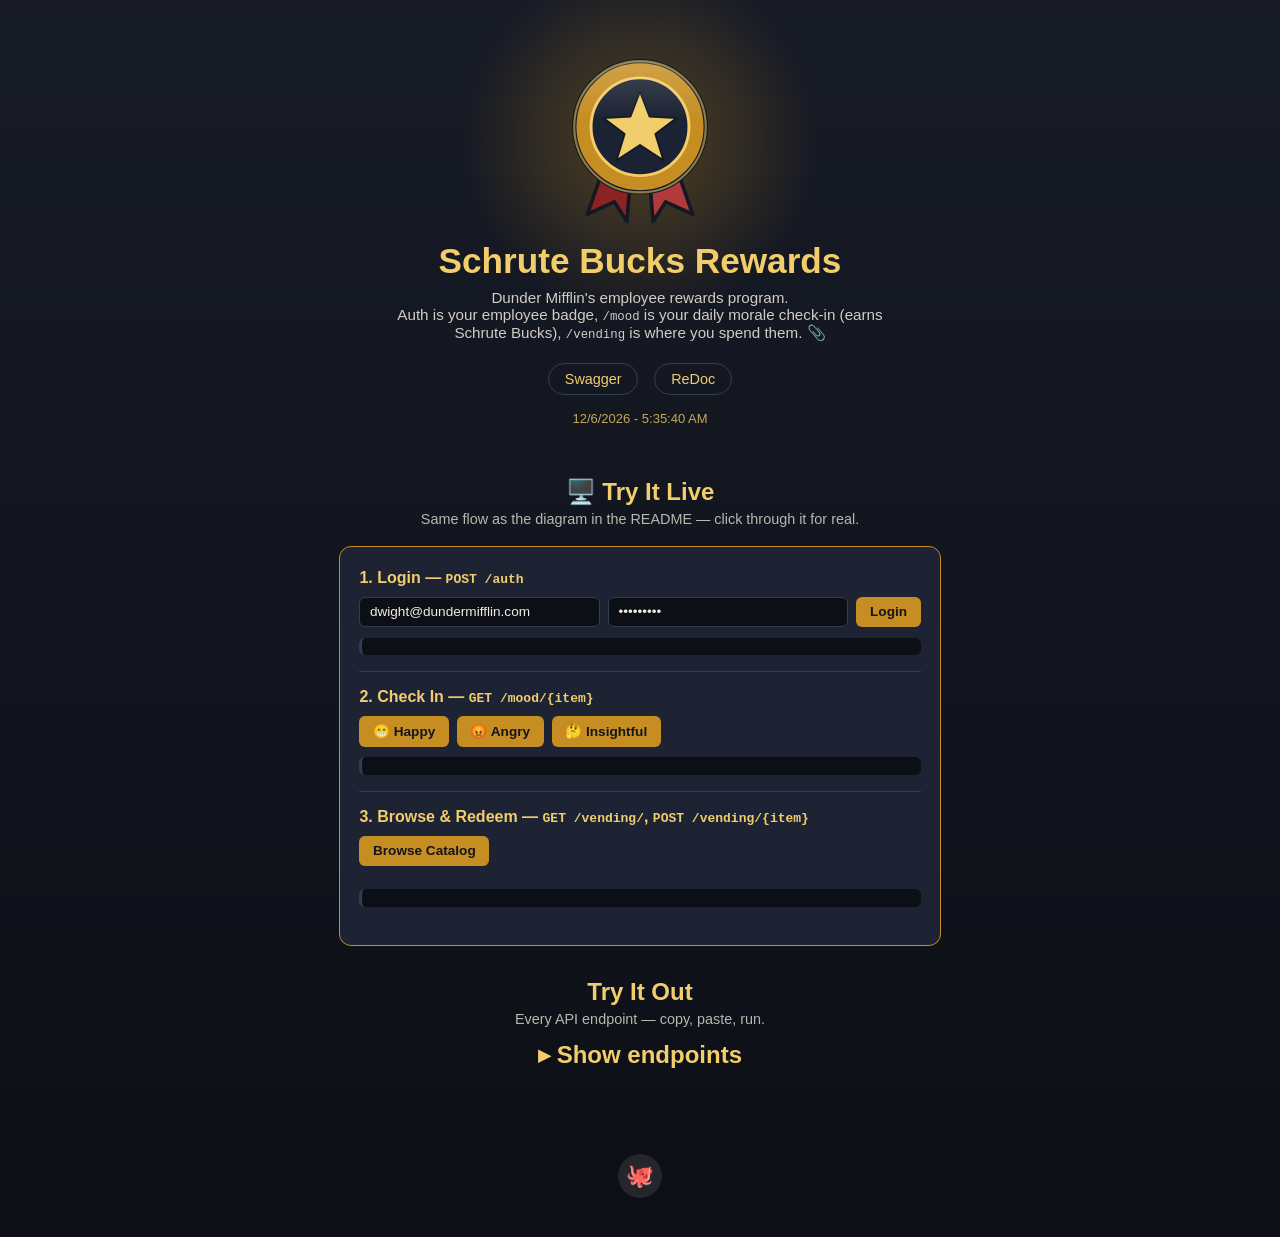
==== commit 36a2e729: "docs: Consolidate README getting-started and update CLAUDE.md Merges the duplicated Quick Start/Gett" ====
--- a/static/index.html
+++ b/static/index.html
@@ -420,7 +420,7 @@
   -H "Content-Type: application/json" \
   -d '{"username": "dwight@dundermifflin.com", "password": "Test1234!"}'</code></pre>
         <button class="copy-btn">📋 Copy</button>
-        <p class="warn">Needs a matching user already in MongoDB — run <code>make seed</code> to
+        <p class="warn">Needs a matching user already in MongoDB — run <code>make create-user</code> to
             create this exact demo user if you haven't yet.</p>
     </div>
 
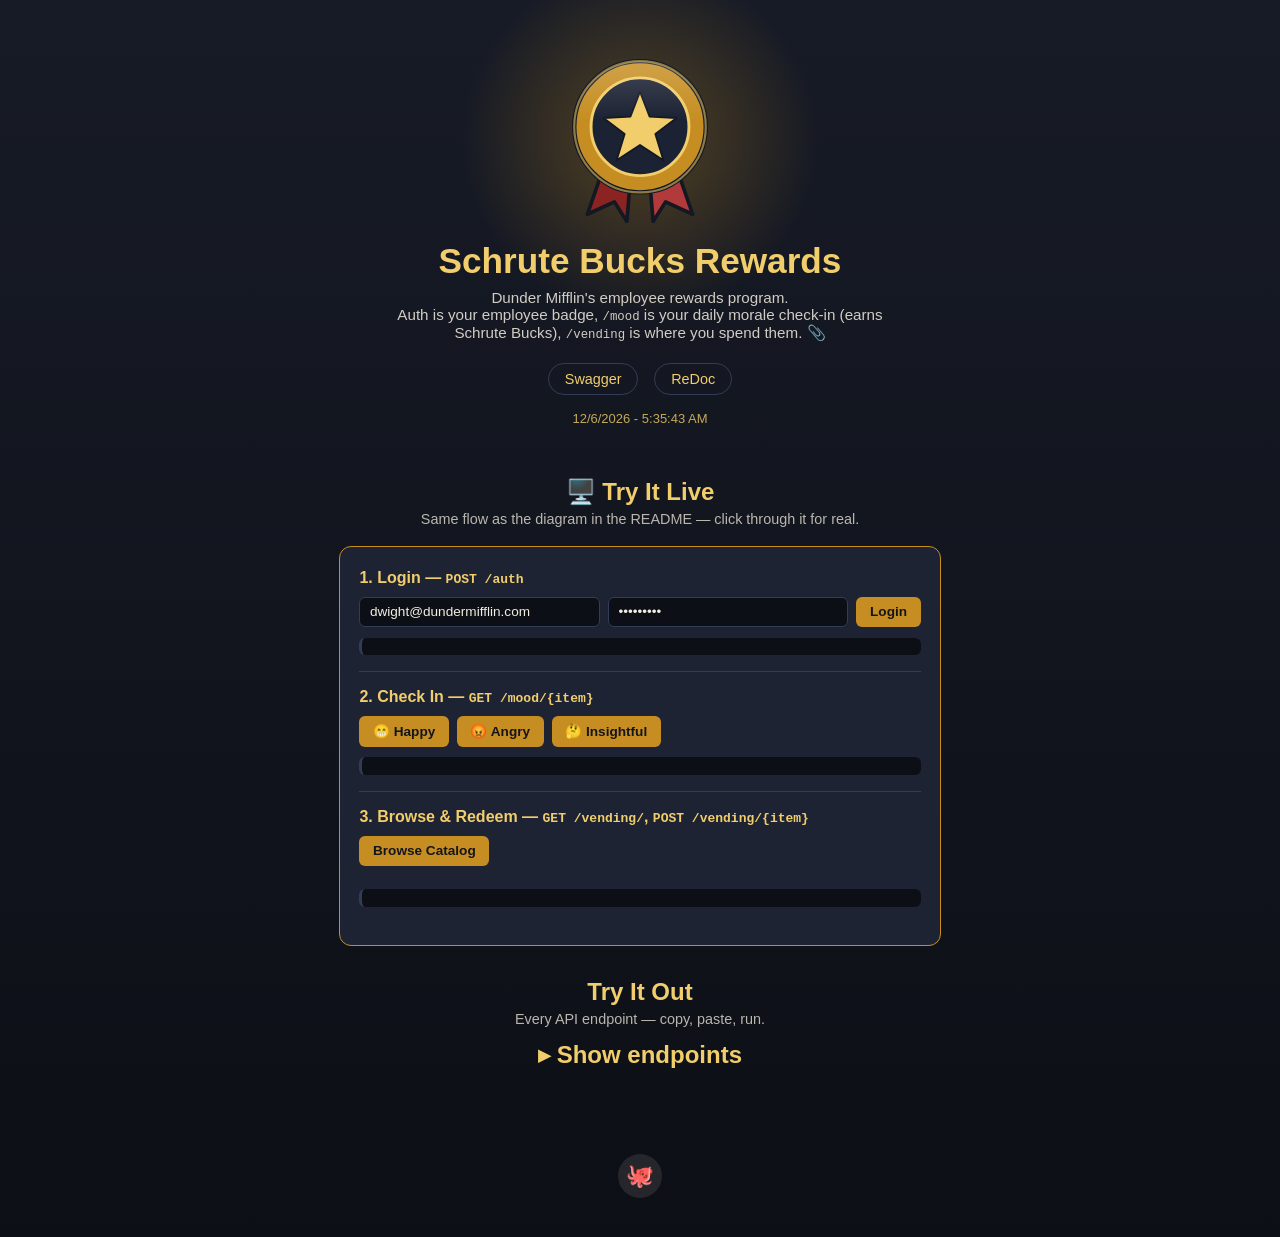
==== commit 219f749b: "fix: Resolve pre-commit failures on the /auth curl example and README detect-secrets flagged the new" ====
--- a/static/index.html
+++ b/static/index.html
@@ -418,7 +418,7 @@
         </div>
         <pre><code>curl -s -X POST http://127.0.0.1:8000/auth \
   -H "Content-Type: application/json" \
-  -d '{"username": "dwight@dundermifflin.com", "password": "Test1234!"}'</code></pre>
+  -d '{"username": "dwight@dundermifflin.com", "password": "Test1234!"}'<!-- pragma: allowlist secret --></code></pre>
         <button class="copy-btn">📋 Copy</button>
         <p class="warn">Needs a matching user already in MongoDB — run <code>make create-user</code> to
             create this exact demo user if you haven't yet.</p>
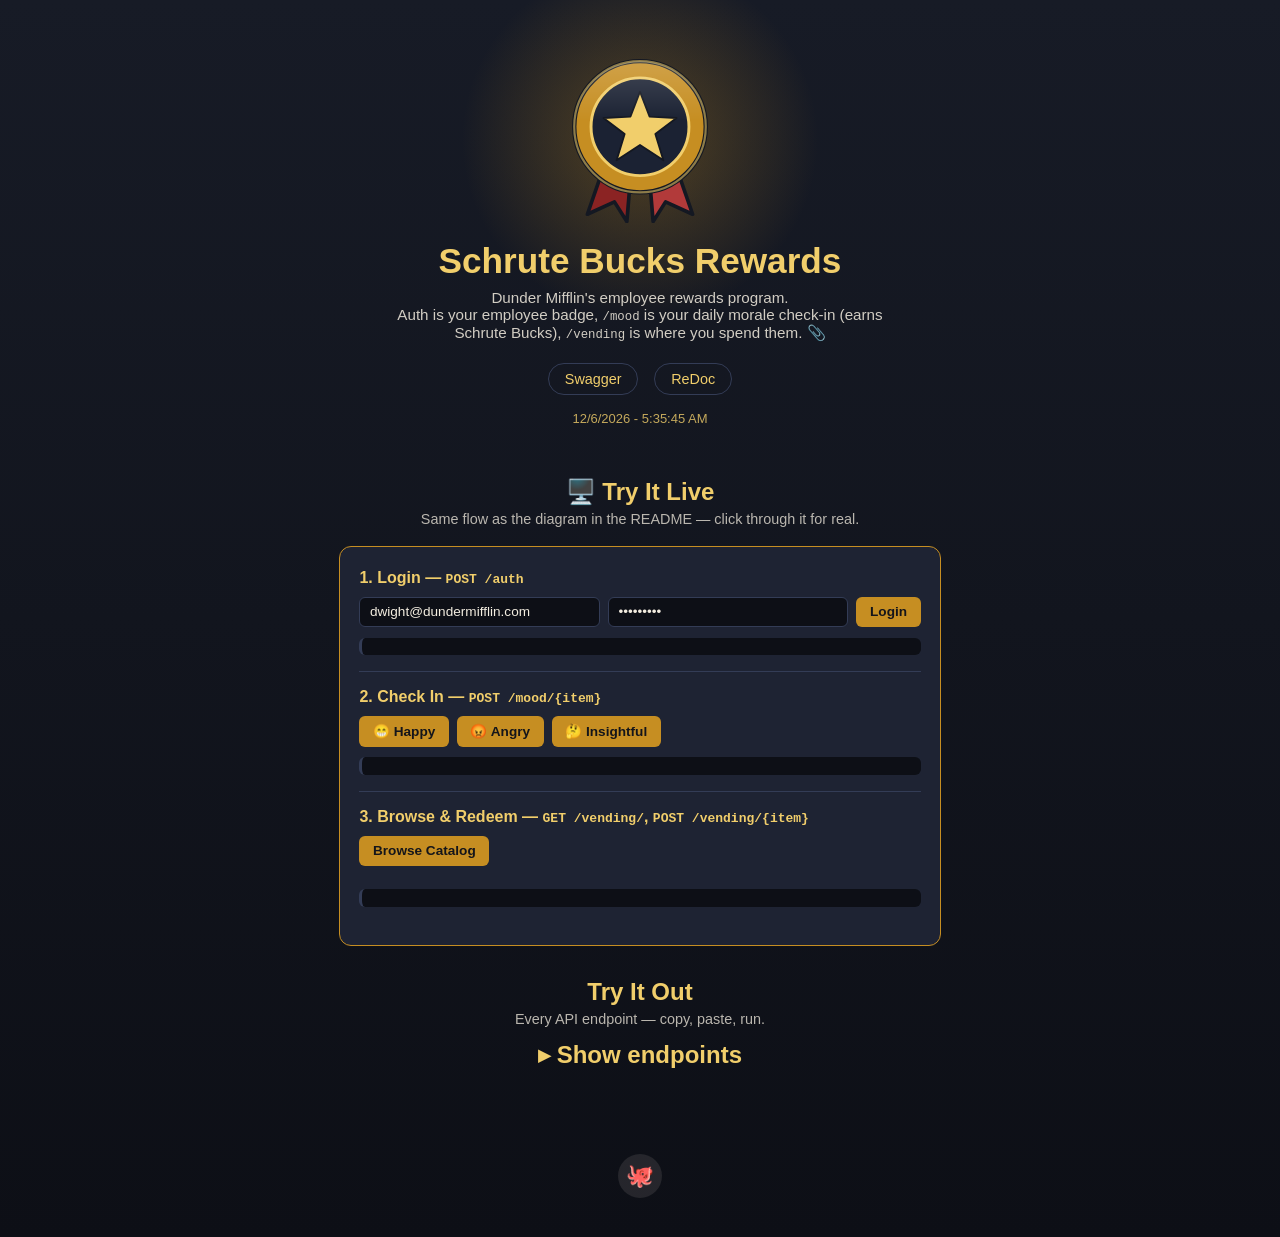
==== commit 2bfbffcc: "fix: Use POST for mood check-ins that award points Closes #9  Co-Authored-By: Claude Sonnet 5.5 <nor" ====
--- a/static/index.html
+++ b/static/index.html
@@ -375,7 +375,7 @@
         </div>
 
         <div class="live-step">
-            <h3>2. Check In — <code>GET /mood/{item}</code></h3>
+            <h3>2. Check In — <code>POST /mood/{item}</code></h3>
             <div class="live-row">
                 <button class="run-btn" onclick="checkIn('😁')">😁 Happy</button>
                 <button class="run-btn" onclick="checkIn('😡')">😡 Angry</button>
@@ -429,11 +429,11 @@
 
     <div class="card">
         <div class="card-head">
-            <span class="method">GET</span>
+            <span class="method">POST</span>
             <code>/mood/{item}</code>
             <span class="tag">daily check-in</span>
         </div>
-        <pre><code>curl -s http://127.0.0.1:8000/mood/😁 \
+        <pre><code>curl -s -X POST http://127.0.0.1:8000/mood/😁 \
   -H "Authorization: Bearer $TOKEN"</code></pre>
         <button class="copy-btn">📋 Copy</button>
         <p class="warn"><code>item</code> is one of <code>😁</code>, <code>😡</code>,
@@ -549,7 +549,7 @@
     }
 
     async function checkIn(mood) {
-        const response = await fetch(`/mood/${encodeURIComponent(mood)}`, {headers: authHeader()});
+        const response = await fetch(`/mood/${encodeURIComponent(mood)}`, {method: 'POST', headers: authHeader()});
         await renderResult('result-mood', response);
     }
 
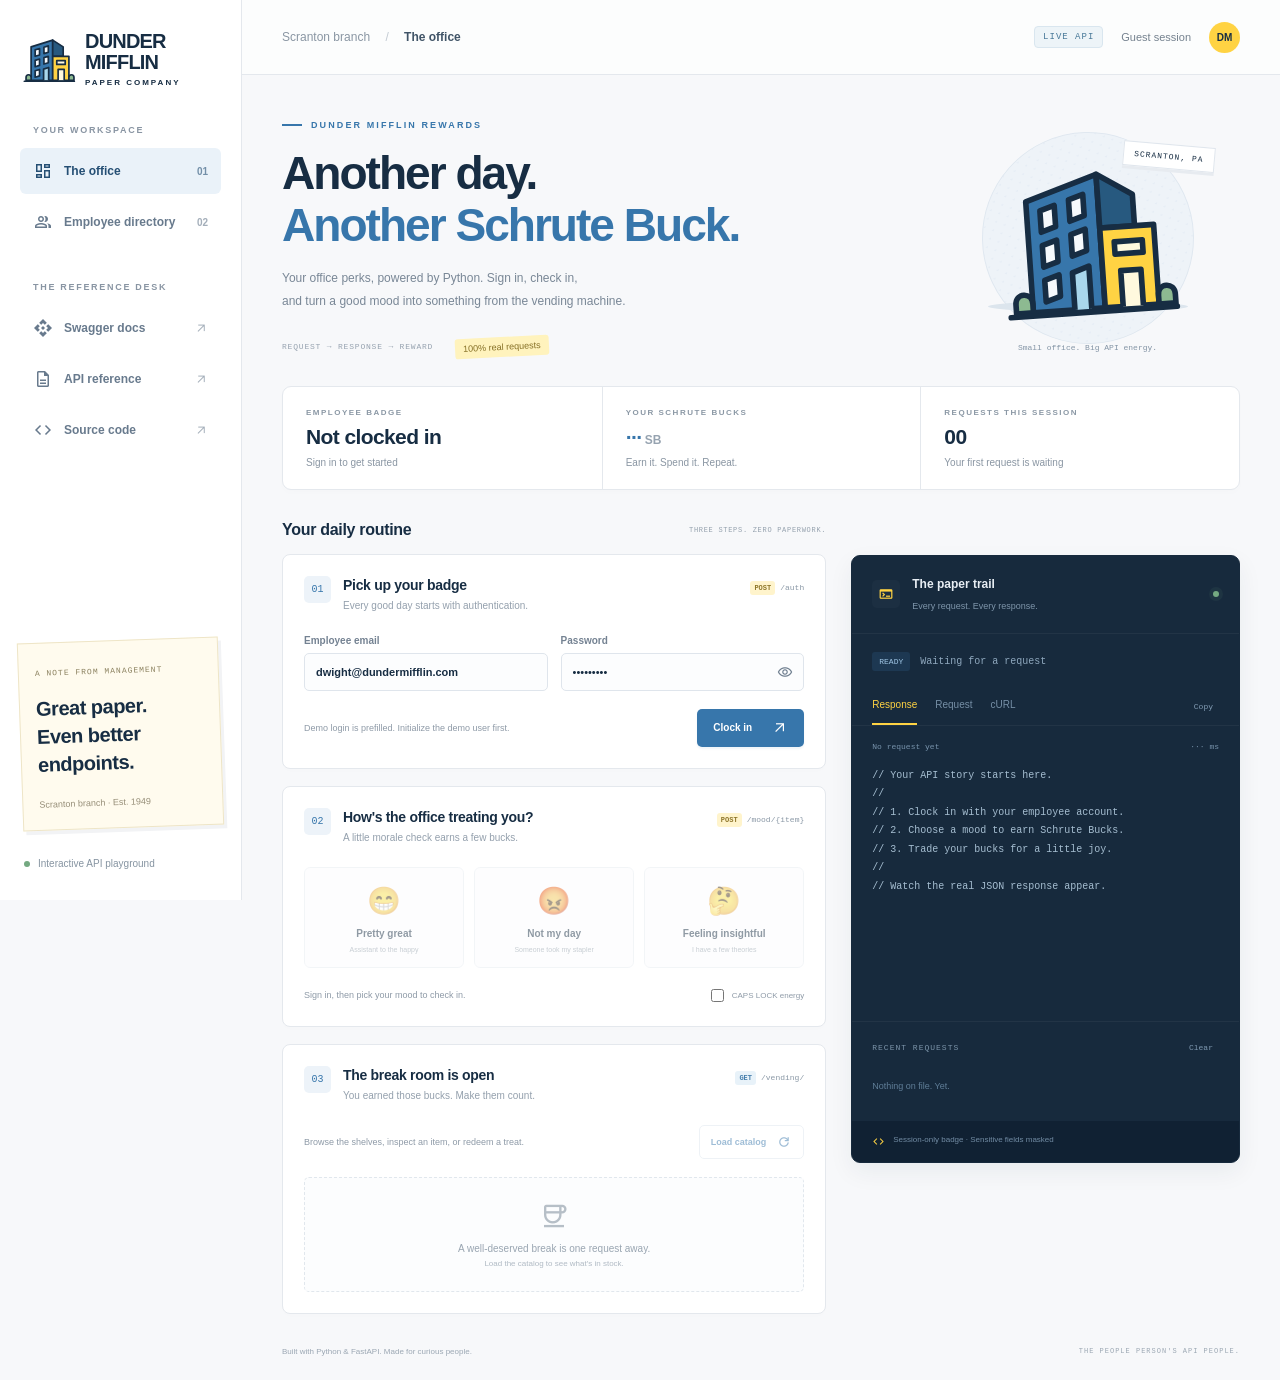
==== commit d62b15ae: "feat: redesign API playground with Python theme and live request inspector" ====
--- a/static/index.html
+++ b/static/index.html
@@ -1,594 +1,72 @@
 <!DOCTYPE html>
 <html lang="en">
-
 <head>
-    <meta charset="UTF-8">
-    <meta name="viewport" content="width=device-width, initial-scale=1.0">
-    <meta http-equiv="X-UA-Compatible" content="ie=edge">
-    <link rel="icon" type="image/svg+xml" href="/static/favicon.svg"/>
-    <title>Dunder Mifflin Rewards API</title>
-    <style>
-        :root {
-            --bg-dark: #171b26;
-            --bg-darker: #0d0f16;
-            --gold: #C68E22;
-            --gold-light: #F1CE6B;
-            --cream: #F3EDE0;
-            --ink: #14151a;
-            --card-bg: #1E2333;
-            --card-border: #333c56;
-        }
-
-        * {
-            box-sizing: border-box;
-        }
-
-        body {
-            margin: 0;
-            background: linear-gradient(180deg, var(--bg-dark) 0%, var(--bg-darker) 100%);
-            color: var(--cream);
-            text-align: center;
-            font-family: -apple-system, BlinkMacSystemFont, "Segoe UI", Roboto, Helvetica, Arial, sans-serif;
-        }
-
-        a {
-            text-decoration: none;
-            color: var(--gold-light);
-        }
-
-        a:hover {
-            color: var(--cream);
-        }
-
-        header {
-            position: relative;
-            padding: 3em 1em 2em 1em;
-            overflow: hidden;
-        }
-
-        #glow {
-            position: absolute;
-            top: -40px;
-            left: 50%;
-            transform: translateX(-50%);
-            width: 360px;
-            height: 360px;
-            background: radial-gradient(circle, rgba(198, 142, 34, 0.35) 0%, rgba(198, 142, 34, 0) 70%);
-            pointer-events: none;
-        }
-
-        #mascot {
-            position: relative;
-            width: 190px;
-            height: auto;
-        }
-
-        h1 {
-            position: relative;
-            margin: 0.4em 0 0 0;
-            font-size: 2.2em;
-            color: var(--gold-light);
-        }
-
-        .tagline {
-            position: relative;
-            margin: 0.5em auto 0 auto;
-            max-width: 32em;
-            color: var(--cream);
-            opacity: 0.85;
-            font-size: 0.95em;
-        }
-
-        nav {
-            position: relative;
-            margin-top: 1.3em;
-        }
-
-        nav a {
-            display: inline-block;
-            margin: 0 0.4em;
-            padding: 0.5em 1.1em;
-            border: 1px solid var(--card-border);
-            border-radius: 999px;
-            font-size: 0.9em;
-        }
-
-        nav a:hover {
-            border-color: var(--gold);
-            background: rgba(198, 142, 34, 0.1);
-        }
-
-        #clock {
-            display: block;
-            position: relative;
-            margin-top: 1.2em;
-            color: var(--gold-light);
-            font-size: small;
-            opacity: 0.8;
-        }
-
-        main {
-            max-width: 640px;
-            margin: 0 auto;
-            padding: 0 1.2em 2em 1.2em;
-        }
-
-        main h2 {
-            color: var(--gold-light);
-            margin-bottom: 0.2em;
-        }
-
-        summary.section-toggle {
-            cursor: pointer;
-            font-size: 1.5em;
-            font-weight: bold;
-            color: var(--gold-light);
-            margin-bottom: 0.2em;
-            list-style: none;
-        }
-
-        summary.section-toggle::-webkit-details-marker {
-            display: none;
-        }
-
-        summary.section-toggle::before {
-            content: "▸ ";
-        }
-
-        details[open] summary.section-toggle::before {
-            content: "▾ ";
-        }
-
-        main > p.lead {
-            opacity: 0.75;
-            margin-top: 0;
-            font-size: 0.9em;
-        }
-
-        .card {
-            text-align: left;
-            background: var(--card-bg);
-            border: 1px solid var(--card-border);
-            border-radius: 12px;
-            padding: 1em 1.2em;
-            margin: 1.2em 0;
-        }
-
-        .card-head {
-            display: flex;
-            align-items: center;
-            gap: 0.5em;
-            margin-bottom: 0.6em;
-            font-size: 0.95em;
-        }
-
-        .method {
-            font-weight: bold;
-            color: var(--ink);
-            background: var(--gold);
-            border-radius: 4px;
-            padding: 0.15em 0.5em;
-            font-size: 0.8em;
-        }
-
-        .card-head code {
-            color: var(--cream);
-        }
-
-        .tag {
-            margin-left: auto;
-            opacity: 0.6;
-            font-size: 0.8em;
-        }
-
-        pre {
-            background: var(--bg-darker);
-            border-radius: 8px;
-            padding: 0.9em 1em;
-            overflow-x: auto;
-            margin: 0 0 0.7em 0;
-        }
-
-        pre code {
-            font-family: "SF Mono", Consolas, Monaco, monospace;
-            font-size: 0.82em;
-            color: var(--gold-light);
-            white-space: pre;
-        }
-
-        .copy-btn {
-            font-family: inherit;
-            font-size: 0.85em;
-            color: var(--cream);
-            background: rgba(198, 142, 34, 0.15);
-            border: 1px solid var(--card-border);
-            border-radius: 6px;
-            padding: 0.4em 0.8em;
-            cursor: pointer;
-        }
-
-        .copy-btn:hover {
-            border-color: var(--gold);
-        }
-
-        .warn {
-            margin: 0.7em 0 0 0;
-            font-size: 0.82em;
-            opacity: 0.8;
-            line-height: 1.4;
-        }
-
-        .warn code {
-            font-size: 0.95em;
-        }
-
-        .live-card {
-            text-align: left;
-            background: var(--card-bg);
-            border: 1px solid var(--gold);
-            border-radius: 12px;
-            padding: 1.2em 1.2em 1.4em 1.2em;
-            margin: 1.2em 0 2em 0;
-        }
-
-        .live-step {
-            padding: 1em 0;
-            border-top: 1px solid var(--card-border);
-        }
-
-        .live-step:first-of-type {
-            border-top: none;
-            padding-top: 0.2em;
-        }
-
-        .live-step h3 {
-            margin: 0 0 0.6em 0;
-            font-size: 1em;
-            color: var(--gold-light);
-        }
-
-        .live-row {
-            display: flex;
-            flex-wrap: wrap;
-            gap: 0.5em;
-            align-items: center;
-        }
-
-        input[type="text"], input[type="password"] {
-            font-family: inherit;
-            font-size: 0.85em;
-            color: var(--cream);
-            background: var(--bg-darker);
-            border: 1px solid var(--card-border);
-            border-radius: 6px;
-            padding: 0.5em 0.7em;
-            flex: 1 1 12em;
-        }
-
-        input[type="text"]:focus, input[type="password"]:focus {
-            outline: none;
-            border-color: var(--gold);
-        }
-
-        .run-btn {
-            font-family: inherit;
-            font-weight: bold;
-            font-size: 0.85em;
-            color: var(--ink);
-            background: var(--gold);
-            border: none;
-            border-radius: 6px;
-            padding: 0.55em 1em;
-            cursor: pointer;
-        }
-
-        .run-btn:hover {
-            background: var(--gold-light);
-        }
-
-        .catalog-item {
-            font-family: inherit;
-            font-size: 0.85em;
-            color: var(--cream);
-            background: var(--bg-darker);
-            border: 1px solid var(--card-border);
-            border-radius: 6px;
-            padding: 0.5em 0.8em;
-            cursor: pointer;
-        }
-
-        .catalog-item:hover {
-            border-color: var(--gold);
-        }
-
-        .result {
-            margin-top: 0.8em;
-            background: var(--bg-darker);
-            border-left: 3px solid var(--card-border);
-            border-radius: 6px;
-            padding: 0.7em 0.9em;
-            font-family: "SF Mono", Consolas, Monaco, monospace;
-            font-size: 0.8em;
-            white-space: pre-wrap;
-            word-break: break-word;
-        }
-
-        .result.ok {
-            border-left-color: #4CAF6D;
-        }
-
-        .result.error {
-            border-left-color: #C6524B;
-        }
-
-        footer {
-            padding: 3em 0 2.5em 0;
-        }
-
-        #github {
-            display: inline-flex;
-            align-items: center;
-            justify-content: center;
-            width: 44px;
-            height: 44px;
-            border-radius: 50%;
-            background: rgba(243, 237, 224, 0.1);
-            font-size: 1.4em;
-            transition: background 0.15s ease;
-        }
-
-        #github:hover {
-            background: rgba(243, 237, 224, 0.2);
-        }
-    </style>
+  <meta charset="UTF-8">
+  <meta name="viewport" content="width=device-width, initial-scale=1">
+  <meta name="theme-color" content="#3776ab">
+  <meta name="description" content="Clock in, earn Schrute Bucks, and explore every request in the Dunder Mifflin Rewards API playground.">
+  <title>Dunder Mifflin | The API office</title>
+  <link rel="icon" type="image/svg+xml" href="/static/logo.svg">
+  <link rel="preconnect" href="https://fonts.googleapis.com">
+  <link rel="preconnect" href="https://fonts.gstatic.com" crossorigin>
+  <link rel="stylesheet" href="https://fonts.googleapis.com/css2?family=Material+Symbols+Outlined&amp;icon_names=api,arrow_outward,code,coffee,dashboard,description,group,refresh,terminal,visibility,visibility_off&amp;display=block">
+  <link rel="stylesheet" href="/static/style.css">
+  <script src="/static/app.js" defer></script>
 </head>
-
 <body>
-<header>
-    <div id="glow"></div>
-    <img id="mascot" src="/static/favicon.svg" alt="Schrute Bucks Dundie-style award medal"/>
-    <h1>Schrute Bucks Rewards</h1>
-    <p class="tagline">
-        Dunder Mifflin's employee rewards program. <br/>
-        Auth is your employee badge, <code>/mood</code>
-        is your daily morale check-in (earns Schrute Bucks), <code>/vending</code> is where you spend them. 📎</p>
-    <nav>
-        <a href="/docs">Swagger</a>
-        <a href="/redoc">ReDoc</a>
+  <aside class="sidebar">
+    <a class="brand" href="/" aria-label="Dunder Mifflin home"><img src="/static/logo.svg" alt="" width="54" height="54"><span>DUNDER<br>MIFFLIN<span class="brand-caption">PAPER COMPANY</span></span></a>
+    <div class="sidebar-label">YOUR WORKSPACE</div>
+    <nav aria-label="Workspace">
+      <button class="nav-link active" data-panel="office"><span class="nav-icon material-symbols-outlined" aria-hidden="true">dashboard</span> The office <span class="nav-count">01</span></button>
+      <button class="nav-link" data-panel="people"><span class="nav-icon material-symbols-outlined" aria-hidden="true">group</span> Employee directory <span class="nav-count">02</span></button>
     </nav>
-    <span id="clock">...</span>
-</header>
-
-<main>
-    <h2>🖥️ Try It Live</h2>
-    <p class="lead">Same flow as the diagram in the README — click through it for real.</p>
-
-    <div class="live-card">
-        <div class="live-step">
-            <h3>1. Login — <code>POST /auth</code></h3>
-            <div class="live-row">
-                <input type="text" id="live-email" value="dwight@dundermifflin.com"/>
-                <input type="password" id="live-password" value="Test1234!"/>
-                <button class="run-btn" onclick="login()">Login</button>
-            </div>
-            <div class="result" id="result-login"></div>
+    <div class="sidebar-label resources-label">THE REFERENCE DESK</div>
+    <nav aria-label="Resources">
+      <a class="nav-link" href="/docs" target="_blank" rel="noopener"><span class="nav-icon material-symbols-outlined" aria-hidden="true">api</span> Swagger docs <span class="external material-symbols-outlined" aria-hidden="true">arrow_outward</span></a>
+      <a class="nav-link" href="/redoc" target="_blank" rel="noopener"><span class="nav-icon material-symbols-outlined" aria-hidden="true">description</span> API reference <span class="external material-symbols-outlined" aria-hidden="true">arrow_outward</span></a>
+      <a class="nav-link" href="https://github.com/avcaliani/deep-dive-fast-api" target="_blank" rel="noopener"><span class="nav-icon material-symbols-outlined" aria-hidden="true">code</span> Source code <span class="external material-symbols-outlined" aria-hidden="true">arrow_outward</span></a>
+    </nav>
+    <div class="sidebar-note"><span class="tiny-heading">A NOTE FROM MANAGEMENT</span><p>Great paper.<br>Even better endpoints.</p><span class="note-signature">Scranton branch · Est. 1949</span></div>
+    <div class="sidebar-footer"><span class="status-dot"></span> Interactive API playground</div>
+  </aside>
+  <div class="workspace">
+    <header class="topbar"><span class="breadcrumb">Scranton branch <span>/</span> <strong id="page-label">The office</strong></span><div class="topbar-right"><span class="sandbox-tag">LIVE API</span><span id="session-label">Guest session</span><span class="avatar" id="avatar">DM</span></div></header>
+    <main>
+      <section class="hero">
+        <div><div class="eyebrow"><span class="small-rule"></span> DUNDER MIFFLIN REWARDS</div><h1>Another day.<br><span>Another Schrute Buck.</span></h1><p>Your office perks, powered by Python. Sign in, check in,<br class="desktop-break"> and turn a good mood into something from the vending machine.</p><div class="hero-footer"><span class="mono">REQUEST → RESPONSE → REWARD</span><span class="hero-stamp">100% real requests</span></div></div>
+        <div class="hero-art" aria-hidden="true"><div class="art-orbit"></div><div class="floating-label">SCRANTON, PA</div><img src="/static/logo.svg" alt="" width="200" height="200"><div class="art-ground"></div><span class="art-caption">Small office. Big API energy.</span></div>
+      </section>
+      <section class="stats" aria-label="Session overview"><div class="stat"><span class="stat-label">EMPLOYEE BADGE</span><strong id="employee-status">Not clocked in</strong><span id="employee-subtitle">Sign in to get started</span></div><div class="stat balance-stat"><span class="stat-label">YOUR SCHRUTE BUCKS</span><strong><span id="balance">···</span><span class="currency"> SB</span></strong><span>Earn it. Spend it. Repeat.</span></div><div class="stat"><span class="stat-label">REQUESTS THIS SESSION</span><strong id="request-count">00</strong><span id="last-request">Your first request is waiting</span></div></section>
+      <div class="workbench">
+        <div class="actions">
+          <section id="office-panel" class="panel">
+            <div class="section-heading"><h2>Your daily routine</h2><span>THREE STEPS. ZERO PAPERWORK.</span></div>
+            <article class="action-card"><div class="card-title"><span class="step">01</span><div><h3>Pick up your badge</h3><p>Every good day starts with authentication.</p></div><span class="endpoint"><b class="post">POST</b> /auth</span></div>
+              <form id="login-form"><div class="login-fields"><label>Employee email<input id="login-email" value="dwight@dundermifflin.com" name="username" type="email" autocomplete="username" placeholder="Your employee email" required></label><div><label for="login-password">Password</label><div class="password-field"><input id="login-password" value="Test1234!" name="password" type="password" autocomplete="current-password" placeholder="Your password" required><button class="password-toggle" type="button" data-password-toggle="login-password" aria-controls="login-password" aria-label="Show password" aria-pressed="false"><span class="material-symbols-outlined" aria-hidden="true">visibility</span></button></div></div></div><div class="card-bottom"><span id="login-hint" class="hint">Demo login is prefilled. Initialize the demo user first.</span><div class="button-row"><button id="logout" class="text-button" type="button" hidden>Sign out</button><button class="button primary" type="submit">Clock in <span class="material-symbols-outlined" aria-hidden="true">arrow_outward</span></button></div></div></form>
+            </article>
+            <article class="action-card"><div class="card-title"><span class="step">02</span><div><h3>How's the office treating you?</h3><p>A little morale check earns a few bucks.</p></div><span class="endpoint"><b class="post">POST</b> /mood/{item}</span></div>
+              <div class="mood-grid"><button class="mood-button" data-mood="😁" data-protected><span class="mood-emoji">😁</span><strong>Pretty great</strong><span>Assistant to the happy</span></button><button class="mood-button" data-mood="😡" data-protected><span class="mood-emoji">😡</span><strong>Not my day</strong><span>Someone took my stapler</span></button><button class="mood-button" data-mood="🤔" data-protected><span class="mood-emoji">🤔</span><strong>Feeling insightful</strong><span>I have a few theories</span></button></div><div class="card-bottom"><span class="hint" id="mood-hint">Sign in, then pick your mood to check in.</span><label class="toggle-label"><input id="caps-mode" type="checkbox"> CAPS LOCK energy</label></div>
+            </article>
+            <article class="action-card"><div class="card-title"><span class="step">03</span><div><h3>The break room is open</h3><p>You earned those bucks. Make them count.</p></div><span class="endpoint"><b class="get">GET</b> /vending/</span></div><div class="catalog-toolbar"><span class="hint">Browse the shelves, inspect an item, or redeem a treat.</span><button id="browse" class="button secondary small" data-protected>Load catalog <span class="material-symbols-outlined" aria-hidden="true">refresh</span></button></div><div id="catalog" class="catalog"><div class="catalog-empty"><span class="material-symbols-outlined" aria-hidden="true">coffee</span><p>A well-deserved break is one request away.</p><small>Load the catalog to see what's in stock.</small></div></div></article>
+          </section>
+          <section id="people-panel" class="panel" hidden><div class="section-heading"><h2>Employee directory</h2><span>PUT A FACE TO THE REQUEST.</span></div>
+            <article class="action-card"><div class="card-title"><span class="step">01</span><div><h3>Your employee file</h3><p>See the account behind your current badge.</p></div><span class="endpoint"><b class="get">GET</b> /users/me</span></div><button id="my-profile" class="button primary" data-protected>Get my profile <span class="material-symbols-outlined" aria-hidden="true">arrow_outward</span></button></article>
+            <article class="action-card"><div class="card-title"><span class="step">02</span><div><h3>Find a colleague</h3><p>Look up an employee by their database ID.</p></div><span class="endpoint"><b class="get">GET</b> /users/{id}</span></div><form id="lookup-form" class="inline-form"><label>Employee ID<input id="lookup-id" type="text" placeholder="24-character MongoDB ID" required></label><button class="button secondary" data-protected>Look up <span class="material-symbols-outlined" aria-hidden="true">arrow_outward</span></button></form></article>
+            <article class="action-card"><div class="card-title"><span class="step">03</span><div><h3>Welcome someone aboard</h3><p>Create an employee account with your authenticated badge.</p></div><span class="endpoint"><b class="post">POST</b> /users/</span></div><form id="create-form"><div class="form-grid"><label>Full name<input id="new-name" type="text" autocomplete="off" required></label><label>Email<input id="new-email" type="email" autocomplete="off" required></label><label>Birthdate<input id="new-birthdate" type="date" required></label><div><label for="new-password">Password</label><div class="password-field"><input id="new-password" type="password" autocomplete="new-password" required><button class="password-toggle" type="button" data-password-toggle="new-password" aria-controls="new-password" aria-label="Show password" aria-pressed="false"><span class="material-symbols-outlined" aria-hidden="true">visibility</span></button></div></div></div><div class="card-bottom"><span class="hint">The API validates your account details.</span><button class="button primary" data-protected>Create employee <span class="material-symbols-outlined" aria-hidden="true">arrow_outward</span></button></div></form></article>
+          </section>
         </div>
-
-        <div class="live-step">
-            <h3>2. Check In — <code>POST /mood/{item}</code></h3>
-            <div class="live-row">
-                <button class="run-btn" onclick="checkIn('😁')">😁 Happy</button>
-                <button class="run-btn" onclick="checkIn('😡')">😡 Angry</button>
-                <button class="run-btn" onclick="checkIn('🤔')">🤔 Insightful</button>
-            </div>
-            <div class="result" id="result-mood"></div>
-        </div>
-
-        <div class="live-step">
-            <h3>3. Browse &amp; Redeem — <code>GET /vending/</code>, <code>POST /vending/{item}</code></h3>
-            <div class="live-row">
-                <button class="run-btn" onclick="browseCatalog()">Browse Catalog</button>
-            </div>
-            <div class="live-row" id="catalog-items" style="margin-top: 0.8em;"></div>
-            <div class="result" id="result-vending"></div>
-        </div>
-    </div>
-
-    <h2>Try It Out</h2>
-    <p class="lead">Every API endpoint — copy, paste, run.</p>
-
-    <details>
-    <summary class="section-toggle">Show endpoints</summary>
-
-    <div class="card">
-        <div class="card-head">
-            <span class="method">GET</span>
-            <code>/</code>
-            <span class="tag">home page</span>
-        </div>
-        <pre><code>curl -s http://127.0.0.1:8000/</code></pre>
-        <button class="copy-btn">📋 Copy</button>
-    </div>
-
-    <div class="card">
-        <div class="card-head">
-            <span class="method">POST</span>
-            <code>/auth</code>
-            <span class="tag">login</span>
-        </div>
-        <pre><code>curl -s -X POST http://127.0.0.1:8000/auth \
-  -H "Content-Type: application/json" \
-  -d '{"username": "dwight@dundermifflin.com", "password": "Test1234!"}'<!-- pragma: allowlist secret --></code></pre>
-        <button class="copy-btn">📋 Copy</button>
-        <p class="warn">Needs a matching user already in MongoDB — run <code>make create-user</code> to
-            create this exact demo user if you haven't yet.</p>
-    </div>
-
-    <p class="lead">Everything below needs an employee badge — set <code>$TOKEN</code> from the
-        <code>/auth</code> response first: <code>export TOKEN=...</code></p>
-
-    <div class="card">
-        <div class="card-head">
-            <span class="method">POST</span>
-            <code>/mood/{item}</code>
-            <span class="tag">daily check-in</span>
-        </div>
-        <pre><code>curl -s -X POST http://127.0.0.1:8000/mood/😁 \
-  -H "Authorization: Bearer $TOKEN"</code></pre>
-        <button class="copy-btn">📋 Copy</button>
-        <p class="warn"><code>item</code> is one of <code>😁</code>, <code>😡</code>,
-            <code>🤔</code>.</p>
-    </div>
-
-    <div class="card">
-        <div class="card-head">
-            <span class="method">GET</span>
-            <code>/vending/</code>
-            <span class="tag">browse catalog</span>
-        </div>
-        <pre><code>curl -s http://127.0.0.1:8000/vending/ \
-  -H "Authorization: Bearer $TOKEN"</code></pre>
-        <button class="copy-btn">📋 Copy</button>
-    </div>
-
-    <div class="card">
-        <div class="card-head">
-            <span class="method">GET</span>
-            <code>/vending/{item}</code>
-            <span class="tag">item by index</span>
-        </div>
-        <pre><code>curl -s http://127.0.0.1:8000/vending/0 \
-  -H "Authorization: Bearer $TOKEN"</code></pre>
-        <button class="copy-btn">📋 Copy</button>
-    </div>
-
-    <div class="card">
-        <div class="card-head">
-            <span class="method">POST</span>
-            <code>/vending/{item}</code>
-            <span class="tag">redeem</span>
-        </div>
-        <pre><code>curl -s -X POST http://127.0.0.1:8000/vending/0 \
-  -H "Authorization: Bearer $TOKEN"</code></pre>
-        <button class="copy-btn">📋 Copy</button>
-        <p class="warn">Spends Schrute Bucks — returns <code>402</code> if your balance can't cover
-            the item's cost.</p>
-    </div>
-
-    <div class="card">
-        <div class="card-head">
-            <span class="method">GET</span>
-            <code>/users/me</code>
-            <span class="tag">who am i</span>
-        </div>
-        <pre><code>curl -s http://127.0.0.1:8000/users/me \
-  -H "Authorization: Bearer $TOKEN"</code></pre>
-        <button class="copy-btn">📋 Copy</button>
-    </div>
-
-    <div class="card">
-        <div class="card-head">
-            <span class="method">GET</span>
-            <code>/users/{id}</code>
-            <span class="tag">user by id</span>
-        </div>
-        <pre><code>curl -s http://127.0.0.1:8000/users/652a1f1e1f1e1f1e1f1e1f1e \
-  -H "Authorization: Bearer $TOKEN"</code></pre>
-        <button class="copy-btn">📋 Copy</button>
-    </div>
-
-    <div class="card">
-        <div class="card-head">
-            <span class="method">POST</span>
-            <code>/users/</code>
-            <span class="tag">new hire</span>
-        </div>
-        <pre><code>curl -s -X POST http://127.0.0.1:8000/users/ \
-  -H "Authorization: Bearer $TOKEN" \
-  -H "Content-Type: application/json" \
-  -d '{
-    "name": "Dwight Schrute",
-    "email": "dwight@dundermifflin.com",
-    "birthdate": "1970-01-20",
-    "password": "Test1234!"<!-- pragma: allowlist secret -->
-  }'</code></pre>
-        <button class="copy-btn">📋 Copy</button>
-    </div>
-    </details>
-</main>
-
-<footer>
-    <a id="github" href="https://github.com/avcaliani">🐙</a>
-</footer>
-
-<script type="application/javascript">
-    let token = null;
-
-    function authHeader() {
-        return token ? {"Authorization": `Bearer ${token}`} : {};
-    }
-
-    async function renderResult(elementId, response) {
-        const el = document.getElementById(elementId);
-        const body = await response.json();
-        el.className = `result ${response.ok ? "ok" : "error"}`;
-        el.textContent = `${response.status} ${response.statusText}\n${JSON.stringify(body, null, 2)}`;
-        return body;
-    }
-
-    async function login() {
-        const email = document.getElementById('live-email').value;
-        const password = document.getElementById('live-password').value;
-        const response = await fetch('/auth', {
-            method: 'POST',
-            headers: {"Content-Type": "application/json"},
-            body: JSON.stringify({username: email, password}),
-        });
-        const body = await renderResult('result-login', response);
-        token = response.ok ? body.token : null;
-    }
-
-    async function checkIn(mood) {
-        const response = await fetch(`/mood/${encodeURIComponent(mood)}`, {method: 'POST', headers: authHeader()});
-        await renderResult('result-mood', response);
-    }
-
-    async function browseCatalog() {
-        const response = await fetch('/vending/', {headers: authHeader()});
-        const body = await renderResult('result-vending', response);
-        const container = document.getElementById('catalog-items');
-        container.innerHTML = '';
-        if (!response.ok) return;
-        body.items.forEach((item, index) => {
-            const btn = document.createElement('button');
-            btn.className = 'catalog-item';
-            btn.textContent = `${item.emoji} ${item.name} — ${item.cost}`;
-            btn.onclick = () => redeem(index);
-            container.appendChild(btn);
-        });
-    }
-
-    async function redeem(index) {
-        const response = await fetch(`/vending/${index}`, {method: 'POST', headers: authHeader()});
-        await renderResult('result-vending', response);
-    }
-
-    const clock = document.getElementById('clock');
-    setInterval(
-        () => clock.textContent = new Date().toLocaleString().replace(",", " -"),
-        1000
-    );
-
-    document.querySelectorAll('.copy-btn').forEach((btn) => {
-        const original = btn.textContent;
-        btn.addEventListener('click', async () => {
-            const code = btn.previousElementSibling.textContent;
-            await navigator.clipboard.writeText(code);
-            btn.textContent = '✅ Copied!';
-            setTimeout(() => btn.textContent = original, 1500);
-        });
-    });
-</script>
+        <aside class="inspector" aria-label="API request inspector"><div class="inspector-header"><span class="terminal-icon material-symbols-outlined" aria-hidden="true">terminal</span><div><h2>The paper trail</h2><span>Every request. Every response.</span></div><span class="live-dot" aria-hidden="true"></span></div><div class="inspector-request"><span id="inspect-method" class="method-pill">READY</span><code id="inspect-path">Waiting for a request</code></div><div class="inspector-tabs" role="tablist" aria-label="Inspector view"><button class="inspector-tab selected" role="tab" aria-selected="true" aria-controls="inspector-output" id="tab-response" data-view="response">Response</button><button class="inspector-tab" role="tab" aria-selected="false" aria-controls="inspector-output" id="tab-request" data-view="request">Request</button><button class="inspector-tab" role="tab" aria-selected="false" aria-controls="inspector-output" id="tab-curl" data-view="curl">cURL</button><button id="copy-output" class="copy-button" aria-label="Copy inspector output" title="Copy output">Copy</button></div><div class="response-meta"><span id="response-status">No request yet</span><span id="response-time">··· ms</span></div><div id="inspector-output" role="tabpanel" aria-labelledby="tab-response" tabindex="0"><pre id="response-code">// Your API story starts here.
+//
+// 1. Clock in with your employee account.
+// 2. Choose a mood to earn Schrute Bucks.
+// 3. Trade your bucks for a little joy.
+//
+// Watch the real JSON response appear.</pre></div><div class="history-heading"><span>RECENT REQUESTS</span><button id="clear-history" class="copy-button">Clear</button></div><div id="request-history" class="request-history"><div class="history-empty">Nothing on file. Yet.</div></div><div class="inspector-footer"><span class="material-symbols-outlined" aria-hidden="true">code</span> Session-only badge · Sensitive fields masked</div></aside>
+      </div>
+      <footer class="page-footer"><span>Built with Python &amp; FastAPI. Made for curious people.</span><span>THE PEOPLE PERSON'S API PEOPLE.</span></footer>
+    </main>
+  </div>
+  <div id="announcement" class="announcement" role="status" aria-live="polite"></div>
 </body>
-
 </html>
--- a/static/style.css
+++ b/static/style.css
@@ -0,0 +1,1255 @@
+:root{
+  --blue:#3776ab;
+  --blue-deep:#254f74;
+  --yellow:#ffd343;
+  --ink:#172d43;
+  --muted:#718091;
+  --paper:#f7f8fa;
+  --line:#e4e8ed;
+  --mono:ui-monospace,SFMono-Regular,Consolas,monospace
+}
+*{
+  box-sizing:border-box
+}
+body{
+  margin:0;
+  background:var(--paper);
+  color:var(--ink);
+  font-family:Inter,-apple-system,BlinkMacSystemFont,"Segoe UI",sans-serif;
+  font-size:14px;
+  -webkit-font-smoothing:antialiased
+}
+button,input{
+  font:inherit
+}
+button,a,input{
+  -webkit-tap-highlight-color:transparent
+}
+button{
+  cursor:pointer
+}
+button:disabled{
+  cursor:not-allowed;
+  opacity:.48
+}
+a{
+  color:inherit;
+  text-decoration:none
+}
+button:focus-visible,a:focus-visible,input:focus-visible,[tabindex]:focus-visible{
+  outline:3px solid var(--blue);
+  outline-offset:4px
+}
+[hidden]{
+  display:none!important
+}
+.sidebar{
+  position:fixed;
+  inset:0 auto 0 0;
+  width:242px;
+  background:#fff;
+  border-right:1px solid var(--line);
+  padding:31px 20px;
+  display:flex;
+  flex-direction:column;
+  z-index:10
+}
+.brand{
+  display:flex;
+  align-items:center;
+  gap:9px;
+  padding:0 2px 38px;
+  font-size:20px;
+  font-weight:850;
+  letter-spacing:-.8px;
+  line-height:1.03
+}
+.brand img{
+  flex-shrink:0
+}
+.brand-caption{
+  display:block;
+  font-size:8px;
+  letter-spacing:2px;
+  margin-top:7px;
+  font-weight:650
+}
+.sidebar-label{
+  font-size:9px;
+  letter-spacing:1.7px;
+  font-weight:750;
+  color:#8995a3;
+  padding:0 13px;
+  margin-bottom:13px
+}
+.sidebar nav{
+  display:grid;
+  gap:5px
+}
+.nav-link{
+  display:flex;
+  align-items:center;
+  gap:11px;
+  width:100%;
+  border:0;
+  background:transparent;
+  padding:13px;
+  border-radius:6px;
+  text-align:left;
+  color:#687a8d;
+  font-size:12px;
+  font-weight:600
+}
+.nav-link:hover{
+  background:#f4f7fa;
+  color:var(--blue)
+}
+.nav-link.active{
+  color:var(--blue-deep);
+  background:#eaf2f9
+}
+.nav-icon{
+  font-size:19px;
+  width:20px;
+  text-align:center
+}
+.nav-count,.external{
+  margin-left:auto;
+  font-size:10px;
+  opacity:.6
+}
+.resources-label{
+  margin-top:37px
+}
+.sidebar-note{
+  margin-top:auto;
+  background:#fffbee;
+  border:1px solid #eee5c7;
+  padding:19px 16px;
+  transform:rotate(-2deg);
+  box-shadow:3px 4px 0 #f2f3f5
+}
+.tiny-heading{
+  font:8px var(--mono);
+  letter-spacing:1px;
+  color:#8b815f
+}
+.sidebar-note p{
+  font-size:20px;
+  font-weight:650;
+  line-height:1.4;
+  letter-spacing:-.5px;
+  margin:16px 0
+}
+.note-signature{
+  font-size:9px;
+  color:#968e78
+}
+.sidebar-footer{
+  display:flex;
+  gap:8px;
+  align-items:center;
+  font-size:10px;
+  color:#8694a1;
+  padding:30px 4px 0
+}
+.status-dot,.live-dot{
+  display:inline-block;
+  width:6px;
+  height:6px;
+  background:#74a981;
+  border-radius:50%
+}
+.workspace{
+  margin-left:242px
+}
+.topbar{
+  height:75px;
+  border-bottom:1px solid var(--line);
+  background:#ffffffb5;
+  display:flex;
+  align-items:center;
+  justify-content:space-between;
+  padding:0 40px
+}
+.breadcrumb{
+  font-size:12px;
+  color:#8a96a3
+}
+.breadcrumb span{
+  margin:0 12px;
+  color:#c2cad2
+}
+.breadcrumb strong{
+  color:#405467;
+  font-weight:550
+}
+.topbar-right{
+  display:flex;
+  align-items:center;
+  gap:18px;
+  font-size:11px;
+  color:#74818e
+}
+.sandbox-tag{
+  font:9px var(--mono);
+  letter-spacing:1px;
+  color:#477898;
+  padding:5px 8px;
+  background:#edf4f8;
+  border:1px solid #d9e6ef;
+  border-radius:4px
+}
+.avatar{
+  width:31px;
+  height:31px;
+  border-radius:50%;
+  background:var(--yellow);
+  color:var(--ink);
+  display:grid;
+  place-items:center;
+  font-size:10px;
+  font-weight:750
+}
+main{
+  max-width:1540px;
+  margin:auto;
+  padding:36px 40px 24px
+}
+.hero{
+  position:relative;
+  display:flex;
+  justify-content:space-between;
+  align-items:center;
+  padding:9px 0 29px;
+  gap:25px
+}
+.eyebrow{
+  font-size:9px;
+  font-weight:750;
+  letter-spacing:2.1px;
+  display:flex;
+  align-items:center;
+  gap:9px;
+  color:var(--blue)
+}
+.small-rule{
+  width:20px;
+  height:2px;
+  background:var(--blue)
+}
+h1{
+  font-size:clamp(32px,3.6vw,52px);
+  font-weight:760;
+  letter-spacing:-2px;
+  line-height:1.12;
+  margin:18px 0 16px
+}
+h1 span{
+  color:var(--blue)
+}
+.hero p{
+  font-size:12px;
+  line-height:1.9;
+  color:#798796;
+  margin:0
+}
+.hero-footer{
+  display:flex;
+  gap:22px;
+  align-items:center;
+  margin-top:24px
+}
+.mono{
+  font:8px var(--mono);
+  letter-spacing:.8px;
+  color:#96a2af
+}
+.hero-stamp{
+  background:#fff3bd;
+  color:#867026;
+  font-size:9px;
+  padding:5px 8px;
+  border-radius:3px;
+  transform:rotate(-3deg)
+}
+.hero-art{
+  position:relative;
+  min-width:230px;
+  width:255px;
+  min-height:235px;
+  display:flex;
+  flex-direction:column;
+  align-items:center;
+  justify-content:center;
+  margin-right:25px
+}
+.hero-art img{
+  position:relative;
+  z-index:1;
+  width:180px;
+  height:180px;
+  transform:rotate(-4deg)
+}
+.art-orbit{
+  position:absolute;
+  width:212px;
+  height:212px;
+  border-radius:50%;
+  background:radial-gradient(#e6edf5 1px,transparent 1px),#eef3f8;
+  background-size:9px 9px;
+  border:1px solid #e0e8f0;
+  transform:rotate(20deg)
+}
+.floating-label{
+  position:absolute;
+  right:0;
+  top:23px;
+  z-index:2;
+  background:#fff;
+  padding:7px 10px;
+  border:1px solid #e0e6ed;
+  box-shadow:0 3px 0 #e7ebf0;
+  font:8px var(--mono);
+  letter-spacing:1px;
+  transform:rotate(5deg)
+}
+.art-ground{
+  position:absolute;
+  bottom:44px;
+  width:200px;
+  height:11px;
+  background:#dce5ed;
+  border-radius:50%
+}
+.art-caption{
+  z-index:2;
+  font:8px var(--mono);
+  color:#8293a4;
+  position:absolute;
+  bottom:4px
+}
+.stats{
+  display:grid;
+  grid-template-columns:1fr 1fr 1fr;
+  border:1px solid var(--line);
+  background:#fff;
+  border-radius:9px;
+  margin:0 0 31px;
+  box-shadow:0 3px 6px #172d4303
+}
+.stat{
+  padding:21px 23px;
+  display:flex;
+  flex-direction:column;
+  gap:8px;
+  min-width:0
+}
+.stat+.stat{
+  border-left:1px solid var(--line)
+}
+.stat-label{
+  font-size:8px;
+  letter-spacing:1.5px;
+  color:#8b98a5;
+  font-weight:700
+}
+.stat strong{
+  font-size:21px;
+  font-weight:700;
+  letter-spacing:-.6px;
+  overflow:hidden;
+  text-overflow:ellipsis;
+  white-space:nowrap
+}
+.stat>span:last-child{
+  font-size:10px;
+  color:#8a96a3
+}
+.balance-stat strong{
+  color:var(--blue)
+}
+.currency{
+  font-size:12px;
+  color:#96a3b0;
+  letter-spacing:0
+}
+.workbench{
+  display:grid;
+  grid-template-columns:minmax(0,1.4fr) minmax(330px,1fr);
+  gap:25px;
+  align-items:start
+}
+.section-heading{
+  display:flex;
+  align-items:center;
+  justify-content:space-between;
+  gap:10px;
+  margin:0 0 15px
+}
+.section-heading h2{
+  margin:0;
+  font-size:16px;
+  letter-spacing:-.3px
+}
+.section-heading>span{
+  font:7px var(--mono);
+  color:#94a0ad;
+  letter-spacing:.7px
+}
+.action-card{
+  background:#fff;
+  border:1px solid var(--line);
+  border-radius:8px;
+  padding:21px;
+  margin-bottom:17px;
+  box-shadow:0 3px 7px #172d4302
+}
+.card-title{
+  display:flex;
+  gap:12px;
+  align-items:flex-start;
+  position:relative;
+  margin-bottom:22px
+}
+.step{
+  width:27px;
+  height:27px;
+  display:grid;
+  place-items:center;
+  font:10px var(--mono);
+  color:var(--blue);
+  background:#edf3f9;
+  border-radius:5px;
+  flex-shrink:0
+}
+.card-title h3{
+  font-size:14px;
+  letter-spacing:-.3px;
+  margin:1px 0 5px;
+  font-weight:700
+}
+.card-title p{
+  margin:0;
+  color:#94a0ad;
+  font-size:10px;
+  line-height:1.5
+}
+.endpoint{
+  margin-left:auto;
+  white-space:nowrap;
+  font:8px var(--mono);
+  color:#8997a5;
+  display:flex;
+  align-items:center;
+  gap:5px;
+  padding-top:5px
+}
+.endpoint b{
+  font-size:7px;
+  padding:3px 4px;
+  border-radius:3px;
+  font-weight:600
+}
+.post{
+  background:#fff4cc;
+  color:#8e762a
+}
+.get{
+  background:#e8f2f9;
+  color:#457eac
+}
+.login-fields,.form-grid{
+  display:grid;
+  grid-template-columns:1fr 1fr;
+  gap:13px
+}
+label{
+  font-size:10px;
+  font-weight:600;
+  color:#748292;
+  display:block
+}
+input:not([type=checkbox]){
+  display:block;
+  width:100%;
+  height:38px;
+  margin-top:7px;
+  border:1px solid #dfe5ec;
+  border-radius:5px;
+  padding:0 11px;
+  color:var(--ink);
+  background:#fcfdfe;
+  font-size:11px;
+  transition:border-color .2s
+}
+input::placeholder{
+  color:#b2bcc6
+}
+input:focus{
+  border-color:var(--blue);
+  outline:none;
+  box-shadow:0 0 0 3px #3776ab14
+}
+.card-bottom{
+  display:flex;
+  justify-content:space-between;
+  align-items:center;
+  gap:12px;
+  margin-top:18px
+}
+.hint{
+  font-size:9px;
+  line-height:1.6;
+  color:#8e9aa7
+}
+.button{
+  display:inline-flex;
+  align-items:center;
+  justify-content:center;
+  gap:20px;
+  border:1px solid transparent;
+  padding:10px 15px;
+  border-radius:5px;
+  font-size:10px;
+  font-weight:650;
+  white-space:nowrap;
+  transition:background .2s,transform .2s
+}
+.button:hover:not(:disabled){
+  transform:translateY(-1px)
+}
+.button.primary{
+  background:var(--blue);
+  color:#fff;
+  box-shadow:0 2px 2px #3776ab15
+}
+.button.primary:hover:not(:disabled){
+  background:var(--blue-deep)
+}
+.button.secondary{
+  background:#fff;
+  border-color:#dce5ed;
+  color:var(--blue)
+}
+.button.secondary:hover:not(:disabled){
+  background:#f0f6fb
+}
+.button.small{
+  padding:8px 11px;
+  font-size:9px;
+  gap:10px
+}
+.button-row{
+  display:flex;
+  gap:10px;
+  align-items:center
+}
+.text-button{
+  border:0;
+  background:none;
+  font-size:9px;
+  color:#7e8fa0;
+  padding:5px
+}
+.mood-grid{
+  display:grid;
+  grid-template-columns:repeat(3,1fr);
+  gap:10px
+}
+.mood-button{
+  background:#fbfcfd;
+  border:1px solid #e6ebf0;
+  border-radius:6px;
+  padding:17px 7px 14px;
+  color:var(--ink);
+  display:flex;
+  flex-direction:column;
+  align-items:center;
+  gap:7px;
+  transition:all .2s
+}
+.mood-button:hover:not(:disabled){
+  background:#fff9e4;
+  border-color:#e8ca65;
+  transform:translateY(-2px)
+}
+.mood-emoji{
+  font-size:27px;
+  margin-bottom:4px;
+  filter:saturate(.85)
+}
+.mood-button strong{
+  font-size:10px;
+  font-weight:650
+}
+.mood-button>span:last-child{
+  font-size:7px;
+  color:#8e9aa7
+}
+.toggle-label{
+  display:flex;
+  align-items:center;
+  gap:5px;
+  white-space:nowrap;
+  font-size:8px;
+  font-weight:400;
+  color:#8e9aa7
+}
+.toggle-label input{
+  accent-color:var(--blue)
+}
+.catalog-toolbar{
+  display:flex;
+  justify-content:space-between;
+  align-items:center;
+  gap:14px
+}
+.catalog{
+  margin-top:18px
+}
+.catalog-empty{
+  border:1px dashed #e1e7ed;
+  border-radius:5px;
+  background:#fcfdfe;
+  display:flex;
+  align-items:center;
+  flex-direction:column;
+  padding:23px 10px;
+  color:#99a5b1
+}
+.catalog-empty>span{
+  font-size:27px;
+  opacity:.7
+}
+.catalog-empty p{
+  font-size:10px;
+  margin:12px 0 5px
+}
+.catalog-empty small{
+  font-size:8px;
+  color:#b0bac4
+}
+.catalog-grid{
+  display:grid;
+  grid-template-columns:1fr 1fr;
+  gap:10px
+}
+.catalog-product{
+  border:1px solid #e4eaf0;
+  border-radius:6px;
+  padding:14px;
+  display:flex;
+  flex-direction:column;
+  gap:9px
+}
+.product-head{
+  display:flex;
+  gap:8px;
+  align-items:center
+}
+.product-head>span{
+  font-size:23px
+}
+.product-head strong{
+  font-size:11px
+}
+.product-price{
+  font:10px var(--mono);
+  color:var(--blue)
+}
+.product-buttons{
+  display:flex;
+  gap:7px
+}
+.product-buttons button{
+  flex:1;
+  padding:7px;
+  font-size:9px
+}
+.inline-form{
+  display:flex;
+  gap:14px;
+  align-items:flex-end
+}
+.inline-form label{
+  flex:1
+}
+.inline-form .button{
+  height:38px
+}
+.inspector{
+  position:sticky;
+  top:24px;
+  background:#172a3d;
+  border:1px solid #172a3d;
+  border-radius:9px;
+  color:#c2d1df;
+  overflow:hidden;
+  box-shadow:0 9px 25px #172d4310;
+  margin-top:34px
+}
+.inspector-header{
+  display:flex;
+  align-items:center;
+  gap:12px;
+  padding:21px 20px;
+  border-bottom:1px solid #ffffff0c
+}
+.terminal-icon{
+  font:16px var(--mono);
+  color:var(--yellow);
+  padding:6px;
+  background:#ffffff06;
+  border-radius:5px
+}
+.inspector-header h2{
+  font-size:12px;
+  margin:0 0 5px;
+  color:#e8eef4;
+  font-weight:600
+}
+.inspector-header div>span{
+  font-size:9px;
+  color:#7e95aa
+}
+.live-dot{
+  margin-left:auto;
+  box-shadow:0 0 0 4px #74a98114
+}
+.inspector-request{
+  display:flex;
+  align-items:center;
+  gap:10px;
+  padding:18px 20px
+}
+.method-pill{
+  font:8px var(--mono);
+  background:#3776ab30;
+  color:#a0c6e5;
+  padding:5px 7px;
+  border-radius:3px;
+  flex-shrink:0
+}
+.inspector-request code{
+  font:10px var(--mono);
+  color:#8fa8be;
+  word-break:break-all
+}
+.inspector-tabs{
+  display:flex;
+  align-items:center;
+  gap:18px;
+  padding:0 20px;
+  border-bottom:1px solid #ffffff0c
+}
+.inspector-tab{
+  border:0;
+  background:none;
+  color:#768fa6;
+  font-size:10px;
+  padding:10px 0 13px;
+  border-bottom:2px solid transparent
+}
+.inspector-tab.selected{
+  color:var(--yellow);
+  border-color:var(--yellow)
+}
+.copy-button{
+  border:0;
+  background:none;
+  color:#819bb3;
+  font:8px var(--mono);
+  padding:6px;
+  cursor:pointer
+}
+.inspector-tabs .copy-button{
+  margin-left:auto
+}
+.response-meta{
+  display:flex;
+  justify-content:space-between;
+  padding:16px 20px 0;
+  font:8px var(--mono);
+  color:#7893ac
+}
+.response-meta .success{
+  color:#9ac9a8
+}
+.response-meta .error{
+  color:#ffa99b
+}
+#inspector-output{
+  min-height:270px;
+  max-height:470px;
+  overflow:auto;
+  padding:0 20px;
+  scrollbar-color:#3d5368 #172a3d
+}
+pre{
+  font:10px/1.85 var(--mono);
+  white-space:pre-wrap;
+  overflow-wrap:anywhere;
+  margin:16px 0 24px;
+  color:#a6bed1
+}
+.json-key{
+  color:#8fc1e5
+}
+.json-string{
+  color:#e4ce88
+}
+.json-number{
+  color:#b2cfae
+}
+.json-literal{
+  color:#c7aff0
+}
+.history-heading{
+  padding:15px 20px 7px;
+  border-top:1px solid #ffffff0c;
+  display:flex;
+  align-items:center;
+  justify-content:space-between;
+  font:8px var(--mono);
+  letter-spacing:1px;
+  color:#7d95aa
+}
+.request-history{
+  padding:0 13px 14px;
+  max-height:210px;
+  overflow:auto
+}
+.history-empty{
+  padding:16px 7px;
+  font-size:9px;
+  color:#5f7d97
+}
+.history-row{
+  width:100%;
+  background:transparent;
+  border:0;
+  border-radius:4px;
+  padding:9px 7px;
+  display:flex;
+  gap:9px;
+  align-items:center;
+  color:#92abc0;
+  text-align:left;
+  font:9px var(--mono)
+}
+.history-row:hover,.history-row.current{
+  background:#ffffff05
+}
+.history-method{
+  font-size:8px;
+  width:31px;
+  color:#9bc5e5
+}
+.history-path{
+  overflow:hidden;
+  text-overflow:ellipsis;
+  white-space:nowrap
+}
+.history-status{
+  margin-left:auto;
+  color:#9ac9a8
+}
+.history-status.error{
+  color:#ffa99b
+}
+.inspector-footer{
+  display:flex;
+  gap:8px;
+  background:#102133;
+  padding:14px 20px;
+  font-size:8px;
+  color:#728ca4
+}
+.inspector-footer>span{
+  color:var(--yellow)
+}
+.page-footer{
+  display:flex;
+  justify-content:space-between;
+  gap:12px;
+  padding-top:16px;
+  font-size:8px;
+  color:#9ba7b3
+}
+.page-footer>span:last-child{
+  font:7px var(--mono);
+  letter-spacing:1px
+}
+.announcement{
+  position:fixed;
+  bottom:22px;
+  left:50%;
+  transform:translateX(-50%) translateY(20px);
+  background:var(--ink);
+  color:#fff;
+  padding:12px 18px;
+  border-radius:7px;
+  font-size:11px;
+  box-shadow:0 6px 25px #172d4320;
+  opacity:0;
+  pointer-events:none;
+  transition:opacity .2s,transform .2s;
+  z-index:20;
+  max-width:90vw
+}
+.announcement.visible{
+  opacity:1;
+  transform:translateX(-50%) translateY(0)
+}
+@media(min-width:1500px){
+  .workbench{
+    grid-template-columns:minmax(0,1.5fr) minmax(370px,1fr)
+  }
+  .card-title h3{
+    font-size:16px
+  }
+  .card-title p,.hint{
+    font-size:11px
+  }
+  .endpoint{
+    font-size:10px
+  }
+  .mood-button strong{
+    font-size:12px
+  }
+  .mood-button>span:last-child{
+    font-size:9px
+  }
+  .button{
+    font-size:12px
+  }
+  .section-heading>span{
+    font-size:9px
+  }
+  .hero p{
+    font-size:14px
+  }
+  .stat strong{
+    font-size:26px
+  }
+}
+@media(max-width:1180px){
+  .sidebar{
+    width:210px;
+    padding:26px 14px
+  }
+  .workspace{
+    margin-left:210px
+  }
+  main{
+    padding:28px 26px
+  }
+  .topbar{
+    padding:0 26px
+  }
+  .hero-art{
+    margin-right:0;
+    min-width:190px;
+    width:190px
+  }
+  .hero-art img{
+    width:155px;
+    height:155px
+  }
+  .art-orbit{
+    width:180px;
+    height:180px
+  }
+  .hero-art{
+    min-height:210px
+  }
+  .workbench{
+    grid-template-columns:minmax(0,1fr) 310px;
+    gap:18px
+  }
+  .card-title{
+    flex-wrap:wrap
+  }
+  .endpoint{
+    margin-left:39px;
+    padding-top:0
+  }
+  .action-card{
+    padding:18px
+  }
+  .section-heading>span{
+    display:none
+  }
+  .card-bottom{
+    flex-wrap:wrap
+  }
+  .mood-button>span:last-child{
+    display:none
+  }
+  .hero-stamp{
+    display:none
+  }
+}
+@media(max-width:960px){
+  .workbench{
+    grid-template-columns:1fr
+  }
+  .inspector{
+    position:static;
+    margin-top:0
+  }
+  #inspector-output{
+    min-height:210px
+  }
+  .hero-art{
+    display:none
+  }
+  .endpoint{
+    margin-left:auto;
+    padding-top:4px
+  }
+  .card-title{
+    flex-wrap:nowrap
+  }
+  .hero p{
+    font-size:13px
+  }
+  .section-heading>span{
+    display:block
+  }
+  .stat{
+    padding:18px 15px
+  }
+  .stat strong{
+    font-size:18px
+  }
+  .stats{
+    margin-bottom:25px
+  }
+  .mood-button>span:last-child{
+    display:block
+  }
+  .page-footer{
+    padding-bottom:10px
+  }
+}
+@media(max-width:640px){
+  .sidebar{
+    position:static;
+    width:auto;
+    border-right:0;
+    border-bottom:1px solid var(--line);
+    padding:15px 18px;
+    display:grid;
+    grid-template-columns:1fr auto;
+    align-items:center;
+    gap:12px
+  }
+  .brand{
+    font-size:15px;
+    padding:0
+  }
+  .brand img{
+    width:42px;
+    height:42px
+  }
+  .brand-caption{
+    font-size:6px;
+    margin-top:5px
+  }
+  .sidebar>nav:first-of-type{
+    display:flex;
+    gap:4px
+  }
+  .nav-link{
+    font-size:10px;
+    padding:9px
+  }
+  .nav-icon,.nav-count,.sidebar-label,.resources-label,.sidebar-note,.sidebar-footer,.sidebar>nav:last-of-type{
+    display:none
+  }
+  .workspace{
+    margin-left:0
+  }
+  .topbar{
+    height:51px;
+    padding:0 20px
+  }
+  .topbar-right{
+    gap:9px
+  }
+  .topbar-right #session-label{
+    display:none
+  }
+  .breadcrumb{
+    font-size:10px
+  }
+  .avatar{
+    width:26px;
+    height:26px
+  }
+  .sandbox-tag{
+    font-size:7px
+  }
+  main{
+    padding:25px 18px 20px
+  }
+  .hero{
+    padding:6px 0 25px
+  }
+  h1{
+    font-size:34px;
+    letter-spacing:-1.4px
+  }
+  .hero p{
+    font-size:11px
+  }
+  .desktop-break{
+    display:none
+  }
+  .hero-footer{
+    margin-top:19px
+  }
+  .stat{
+    padding:14px 11px;
+    gap:7px
+  }
+  .stat-label{
+    font-size:6px;
+    letter-spacing:.8px
+  }
+  .stat strong{
+    font-size:14px;
+    letter-spacing:-.3px
+  }
+  .stat>span:last-child{
+    font-size:8px
+  }
+  .section-heading>span{
+    display:none
+  }
+  .action-card{
+    padding:18px 15px
+  }
+  .card-title{
+    flex-wrap:wrap;
+    gap:9px;
+    margin-bottom:17px
+  }
+  .card-title h3{
+    font-size:13px
+  }
+  .endpoint{
+    margin-left:36px;
+    margin-top:-4px;
+    padding:0
+  }
+  .login-fields,.form-grid{
+    gap:10px
+  }
+  .mood-grid{
+    gap:7px
+  }
+  .mood-button{
+    padding:14px 5px
+  }
+  .mood-button strong{
+    font-size:9px
+  }
+  .mood-button>span:last-child{
+    display:none
+  }
+  .mood-emoji{
+    font-size:25px
+  }
+  .catalog-toolbar{
+    align-items:flex-start
+  }
+  .catalog-toolbar .hint{
+    max-width:175px
+  }
+  .card-bottom .hint{
+    max-width:190px
+  }
+  .toggle-label{
+    font-size:7px
+  }
+  .page-footer>span:last-child{
+    display:none
+  }
+  .inline-form{
+    flex-wrap:wrap
+  }
+  .inline-form label{
+    flex-basis:100%
+  }
+}
+@media(prefers-reduced-motion:reduce){
+  *,*::before,*::after{
+    transition:none!important;
+    animation:none!important
+  }
+}
+.material-symbols-outlined {
+  font-size: 16px;
+  line-height: 1;
+  vertical-align: middle;
+  flex-shrink: 0;
+}
+.nav-icon.material-symbols-outlined {
+  font-size: 20px;
+}
+.external.material-symbols-outlined {
+  font-size: 13px;
+}
+.catalog-empty > .material-symbols-outlined {
+  font-size: 30px;
+}
+.inspector-footer > .material-symbols-outlined {
+  font-size: 13px;
+}
+.material-symbols-outlined {
+  font-family: "Material Symbols Outlined";
+  font-weight: normal;
+  font-style: normal;
+  letter-spacing: normal;
+  text-transform: none;
+  white-space: nowrap;
+  word-wrap: normal;
+  direction: ltr;
+  -webkit-font-feature-settings: "liga";
+  -webkit-font-smoothing: antialiased;
+}
+@media (max-width: 640px) {
+  .sidebar > nav:last-of-type {
+    display: flex;
+    grid-column: 1 / -1;
+    justify-content: center;
+    border-top: 1px solid var(--line);
+    padding-top: 8px;
+  }
+}
+.password-field {
+  position: relative;
+}
+.password-field input:not([type=checkbox]) {
+  padding-right: 42px;
+}
+.password-toggle {
+  position: absolute;
+  top: 0;
+  right: 0;
+  width: 38px;
+  height: 38px;
+  display: grid;
+  place-items: center;
+  color: var(--muted);
+  background: transparent;
+  border: 0;
+  border-radius: 5px;
+}
+.password-toggle:hover {
+  color: var(--blue);
+  background: #3776ab0b;
+}
